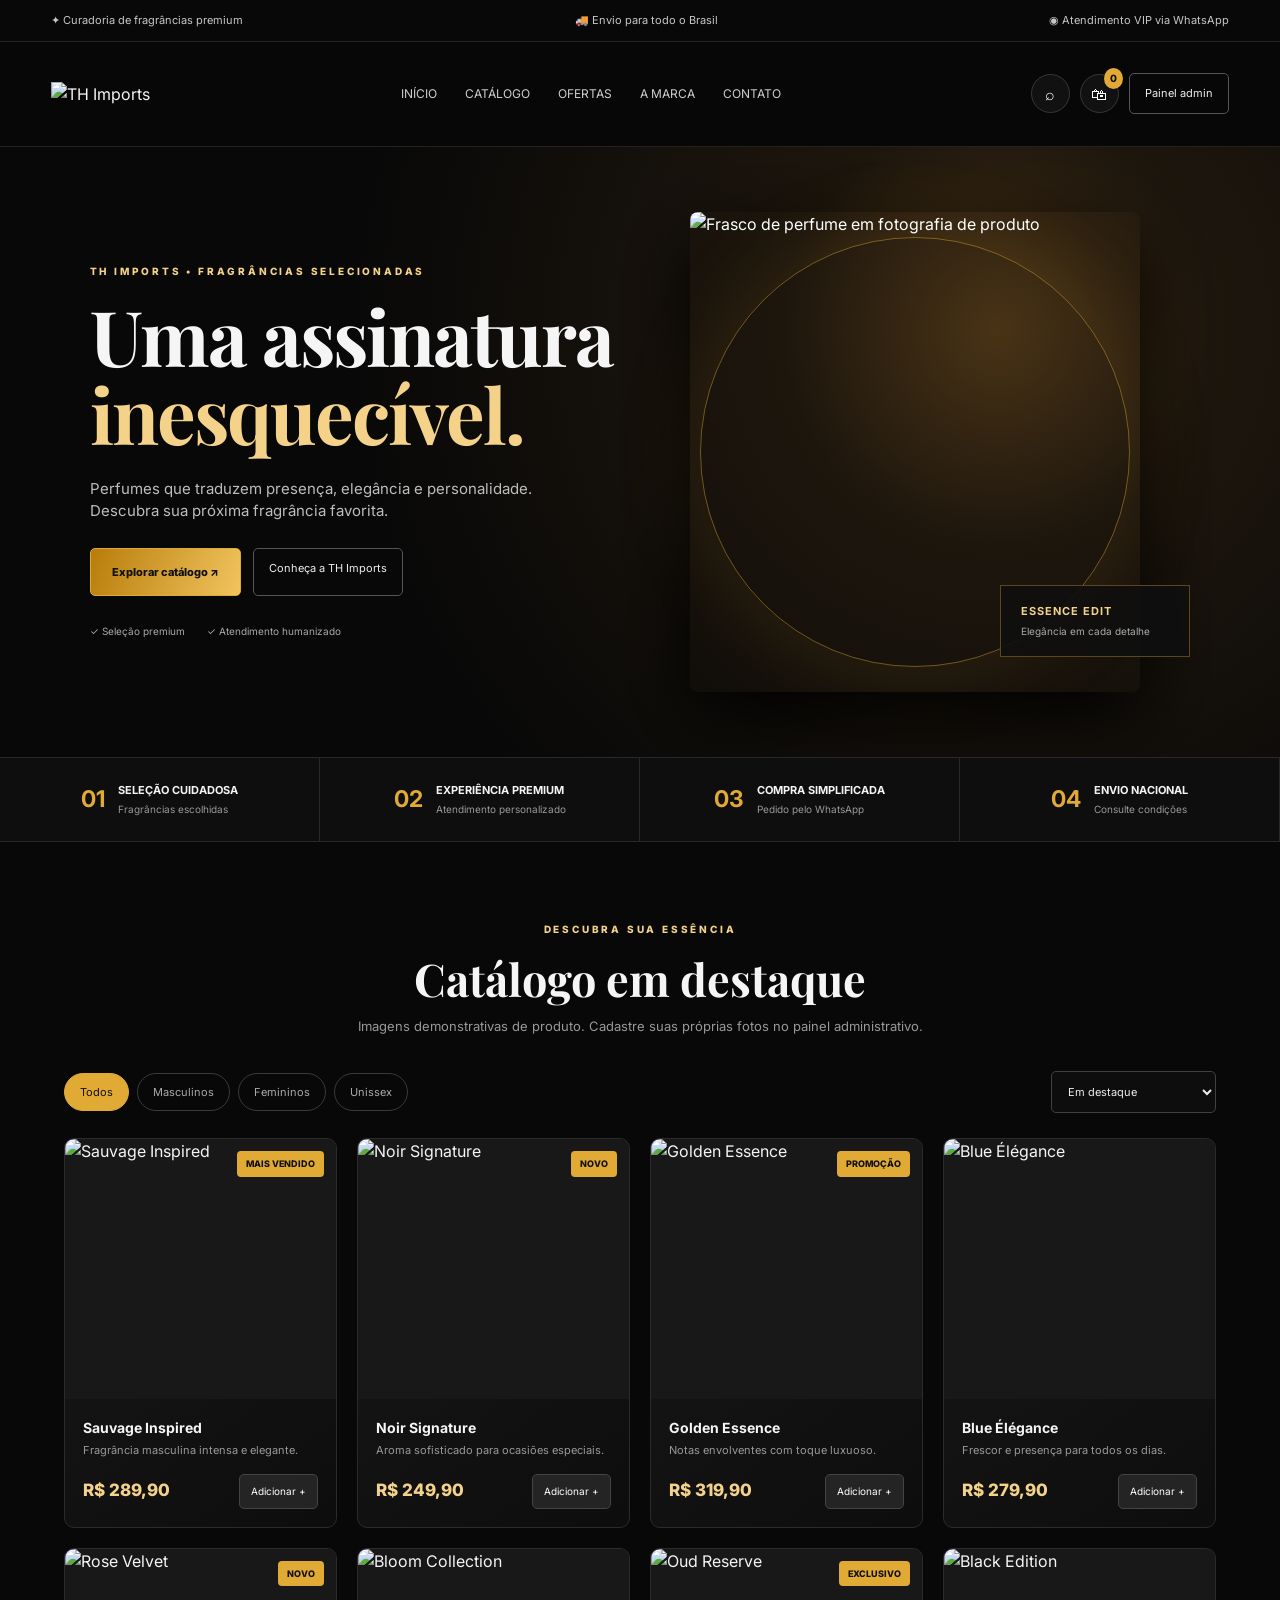
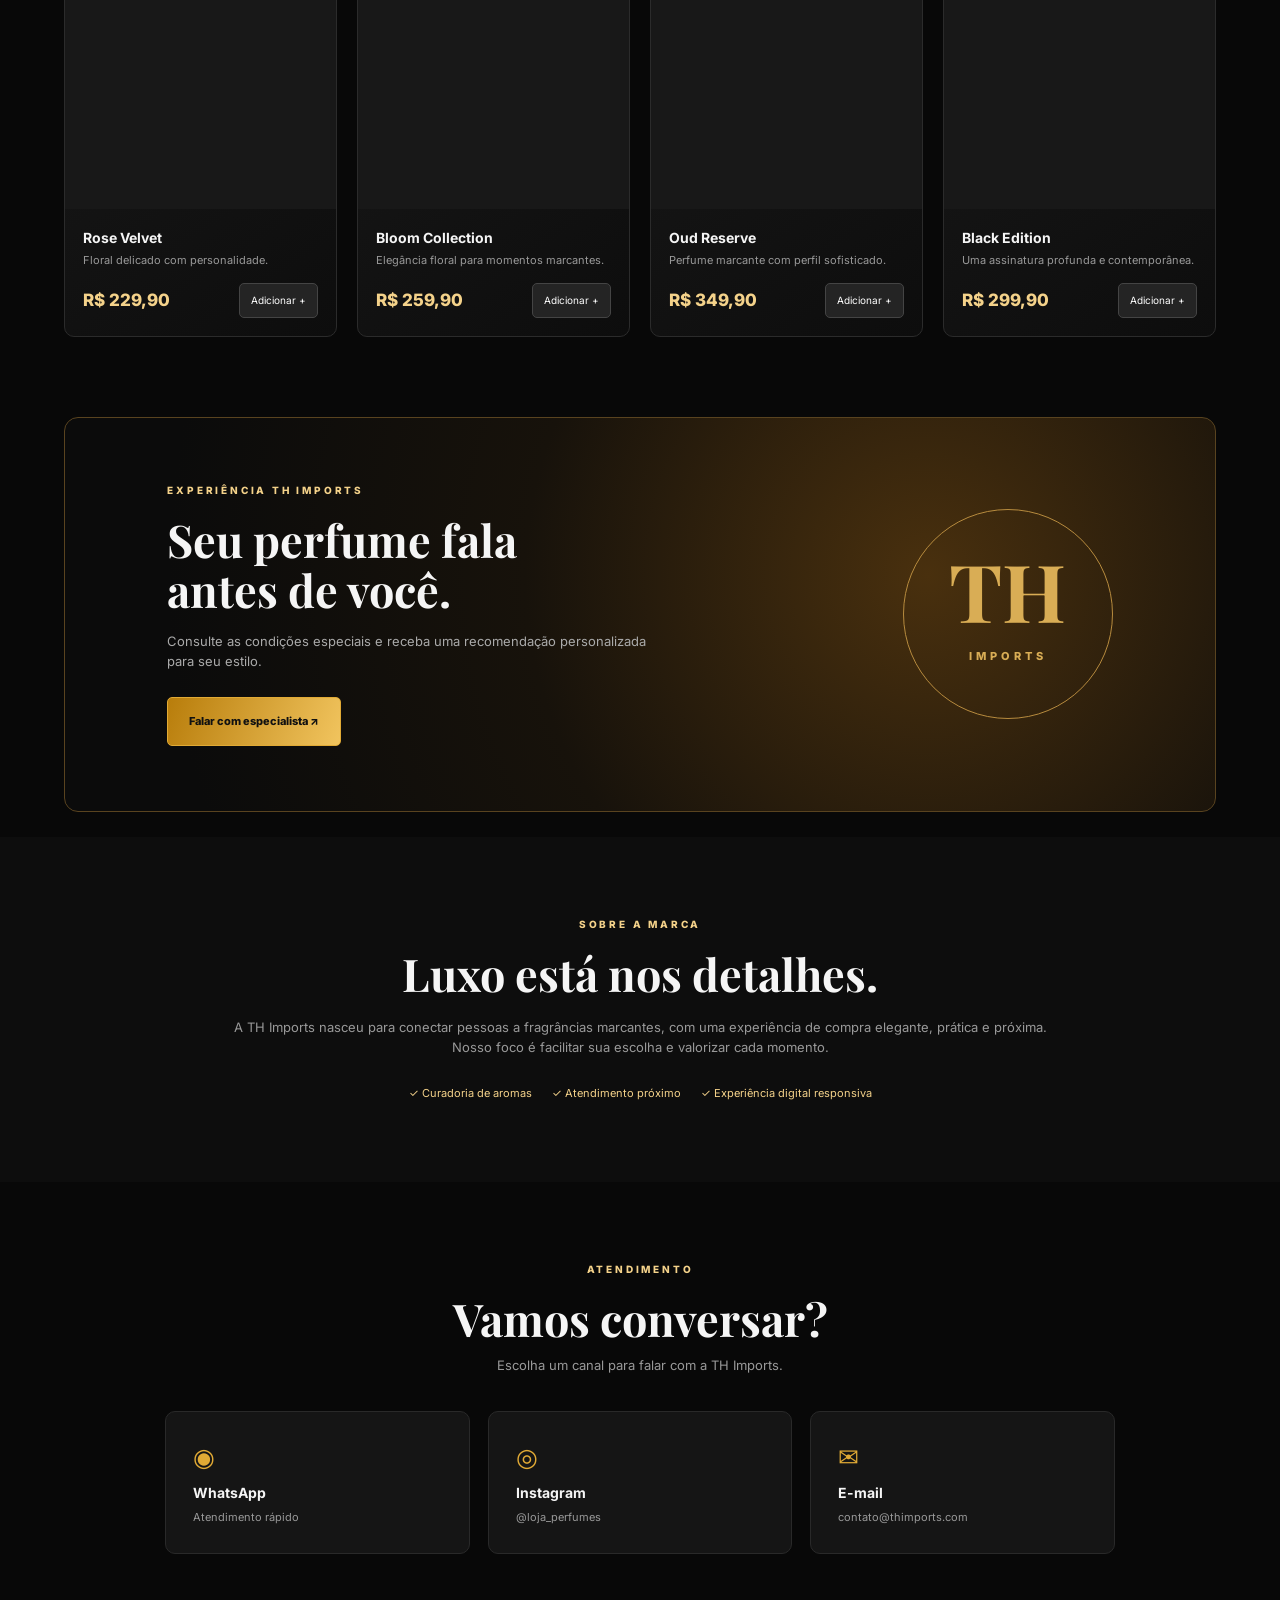
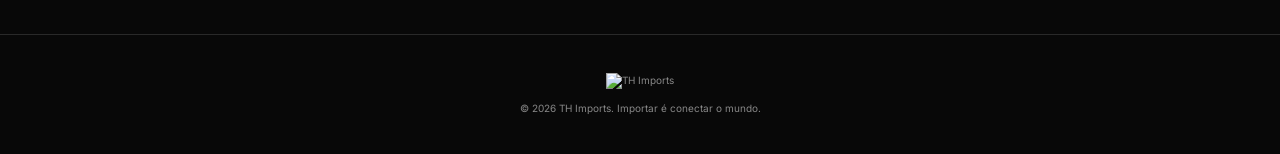
==== index.html @ 23e09988 "Add files via upload" ====
<!DOCTYPE html>
<html lang="pt-BR">
<head>
  <meta charset="UTF-8">
  <meta name="viewport" content="width=device-width, initial-scale=1.0">
  <meta name="description" content="TH Imports — perfumes premium e atendimento personalizado.">
  <title>TH Imports | Perfumes Premium V2</title>
  <link rel="preconnect" href="https://fonts.googleapis.com">
  <link rel="preconnect" href="https://fonts.gstatic.com" crossorigin>
  <link href="https://fonts.googleapis.com/css2?family=Inter:wght@400;500;600;700;800&family=Playfair+Display:wght@600;700&display=swap" rel="stylesheet">
  <link rel="stylesheet" href="style.css">
</head>
<body>
  <div class="announcement">
    <span>✦ Curadoria de fragrâncias premium</span>
    <span>🚚 Envio para todo o Brasil</span>
    <span>◉ Atendimento VIP via WhatsApp</span>
  </div>

  <header class="header">
    <a class="logo" href="#home"><img src="assets/logo-th-imports.jpeg" alt="TH Imports"></a>
    <button class="menu-btn" id="menuBtn">☰</button>
    <nav id="mainNav">
      <a href="#home">Início</a>
      <a href="#catalogo">Catálogo</a>
      <a href="#ofertas">Ofertas</a>
      <a href="#sobre">A marca</a>
      <a href="#contato">Contato</a>
    </nav>
    <div class="actions">
      <button class="round-btn" id="openSearch" title="Pesquisar">⌕</button>
      <button class="round-btn cart" id="openCart" title="Carrinho">🛍<span id="cartBadge">0</span></button>
      <button class="admin-btn" id="openAdmin">Painel admin</button>
    </div>
  </header>

  <main>
    <section class="hero" id="home">
      <div class="hero-copy">
        <div class="kicker">TH IMPORTS • FRAGRÂNCIAS SELECIONADAS</div>
        <h1>Uma assinatura<br><em>inesquecível.</em></h1>
        <p>Perfumes que traduzem presença, elegância e personalidade. Descubra sua próxima fragrância favorita.</p>
        <div class="hero-buttons">
          <a href="#catalogo" class="primary-btn">Explorar catálogo ↗</a>
          <a href="#sobre" class="secondary-btn">Conheça a TH Imports</a>
        </div>
        <div class="trust-line"><span>✓ Seleção premium</span><span>✓ Atendimento humanizado</span></div>
      </div>
      <div class="hero-art">
        <div class="halo"></div>
        <img src="https://images.unsplash.com/photo-1594035910387-fea47794261f?auto=format&fit=crop&w=1000&q=90" alt="Frasco de perfume em fotografia de produto">
        <div class="floating-card"><strong>ESSENCE EDIT</strong><small>Elegância em cada detalhe</small></div>
      </div>
    </section>

    <section class="stats">
      <div><b>01</b><span><strong>Seleção cuidadosa</strong><small>Fragrâncias escolhidas</small></span></div>
      <div><b>02</b><span><strong>Experiência premium</strong><small>Atendimento personalizado</small></span></div>
      <div><b>03</b><span><strong>Compra simplificada</strong><small>Pedido pelo WhatsApp</small></span></div>
      <div><b>04</b><span><strong>Envio nacional</strong><small>Consulte condições</small></span></div>
    </section>

    <section class="section" id="catalogo">
      <div class="heading">
        <span class="kicker">DESCUBRA SUA ESSÊNCIA</span>
        <h2>Catálogo em destaque</h2>
        <p>Imagens demonstrativas de produto. Cadastre suas próprias fotos no painel administrativo.</p>
      </div>
      <div class="catalog-toolbar">
        <div class="categories" id="categories">
          <button class="category active" data-category="todos">Todos</button>
          <button class="category" data-category="masculino">Masculinos</button>
          <button class="category" data-category="feminino">Femininos</button>
          <button class="category" data-category="unissex">Unissex</button>
        </div>
        <select id="sortProducts" aria-label="Ordenar produtos">
          <option value="featured">Em destaque</option>
          <option value="low">Menor preço</option>
          <option value="high">Maior preço</option>
          <option value="name">Nome A-Z</option>
        </select>
      </div>
      <div class="products" id="products"></div>
    </section>

    <section class="offer" id="ofertas">
      <div>
        <span class="kicker">EXPERIÊNCIA TH IMPORTS</span>
        <h2>Seu perfume fala<br>antes de você.</h2>
        <p>Consulte as condições especiais e receba uma recomendação personalizada para seu estilo.</p>
        <a class="primary-btn" href="https://wa.me/5521999999999?text=Olá!%20Quero%20uma%20recomendação%20de%20perfume." target="_blank">Falar com especialista ↗</a>
      </div>
      <div class="offer-seal"><span>TH</span><small>IMPORTS</small></div>
    </section>

    <section class="section about" id="sobre">
      <div class="about-content">
        <span class="kicker">SOBRE A MARCA</span>
        <h2>Luxo está nos detalhes.</h2>
        <p>A TH Imports nasceu para conectar pessoas a fragrâncias marcantes, com uma experiência de compra elegante, prática e próxima. Nosso foco é facilitar sua escolha e valorizar cada momento.</p>
        <div class="about-list"><span>✓ Curadoria de aromas</span><span>✓ Atendimento próximo</span><span>✓ Experiência digital responsiva</span></div>
      </div>
    </section>

    <section class="section contact" id="contato">
      <div class="heading"><span class="kicker">ATENDIMENTO</span><h2>Vamos conversar?</h2><p>Escolha um canal para falar com a TH Imports.</p></div>
      <div class="contact-cards">
        <a href="https://wa.me/5521999999999" target="_blank"><span>◉</span><strong>WhatsApp</strong><small>Atendimento rápido</small></a>
        <a href="https://www.instagram.com/loja_perfumes/" target="_blank"><span>◎</span><strong>Instagram</strong><small>@loja_perfumes</small></a>
        <a href="mailto:contato@thimports.com"><span>✉</span><strong>E-mail</strong><small>contato@thimports.com</small></a>
      </div>
    </section>
  </main>

  <footer>
    <img src="assets/logo-th-imports.jpeg" alt="TH Imports">
    <p>© <span id="year"></span> TH Imports. Importar é conectar o mundo.</p>
  </footer>

  <!-- Cart -->
  <div class="modal hidden" id="cartModal">
    <div class="modal-box">
      <button class="close" data-close="cartModal">×</button>
      <h3>Seu carrinho</h3>
      <div id="cartItems"></div>
      <div class="total"><span>Total estimado</span><strong id="cartTotal">R$ 0,00</strong></div>
      <a id="checkout" class="primary-btn full" target="_blank">Finalizar no WhatsApp ↗</a>
    </div>
  </div>

  <!-- Search -->
  <div class="modal hidden" id="searchModal">
    <div class="modal-box">
      <button class="close" data-close="searchModal">×</button>
      <h3>Pesquisar catálogo</h3>
      <input class="field" id="searchField" type="search" placeholder="Digite o nome ou categoria">
      <p class="muted">A listagem será filtrada enquanto você digita.</p>
    </div>
  </div>

  <!-- Admin login -->
  <div class="modal hidden" id="loginModal">
    <div class="modal-box small">
      <button class="close" data-close="loginModal">×</button>
      <h3>Acesso administrativo</h3>
      <p class="muted">Demonstração local: altere a senha no arquivo app.js antes de publicar.</p>
      <input class="field" id="adminPassword" type="password" placeholder="Senha">
      <button class="primary-btn full" id="loginBtn">Entrar no painel</button>
      <p class="error" id="loginError"></p>
    </div>
  </div>

  <!-- Admin panel -->
  <div class="modal hidden" id="adminModal">
    <div class="modal-box admin-box">
      <button class="close" data-close="adminModal">×</button>
      <div class="admin-top"><div><span class="kicker">GESTÃO LOCAL</span><h3>Painel administrativo</h3></div><button class="secondary-btn" id="logoutBtn">Sair</button></div>
      <div class="admin-tabs"><button class="tab active" data-tab="productsTab">Produtos</button><button class="tab" data-tab="settingsTab">Configurações</button></div>

      <div id="productsTab" class="tab-content">
        <div class="admin-actions"><button class="primary-btn" id="newProduct">+ Novo produto</button><button class="secondary-btn" id="exportProducts">Exportar JSON</button><label class="secondary-btn file-label">Importar JSON<input type="file" id="importProducts" accept=".json"></label></div>
        <div id="adminProductList" class="admin-list"></div>
        <form id="productForm" class="product-form hidden">
          <h4 id="formTitle">Cadastrar produto</h4>
          <input type="hidden" id="editId">
          <div class="form-grid">
            <label>Nome<input class="field" id="pName" required></label>
            <label>Categoria<select class="field" id="pCategory"><option value="masculino">Masculino</option><option value="feminino">Feminino</option><option value="unissex">Unissex</option></select></label>
            <label>Preço<input class="field" id="pPrice" type="number" min="0" step="0.01" required></label>
            <label>Etiqueta<input class="field" id="pTag" placeholder="NOVO, PROMOÇÃO..."></label>
          </div>
          <label>URL da imagem real<input class="field" id="pImage" placeholder="https://...jpg" required></label>
          <label>Descrição<input class="field" id="pDescription" required></label>
          <div class="form-actions"><button type="submit" class="primary-btn">Salvar produto</button><button type="button" class="secondary-btn" id="cancelForm">Cancelar</button></div>
        </form>
      </div>

      <div id="settingsTab" class="tab-content hidden">
        <p class="muted">Altere os dados de contato usados nos botões do site.</p>
        <h4>Dados da loja</h4>
        <label>WhatsApp com código do país<input class="field" id="settingWhatsapp" placeholder="5521999999999"></label>
        <label>Instagram<input class="field" id="settingInstagram" placeholder="loja_perfumes"></label>
        <label>E-mail<input class="field" id="settingEmail" placeholder="contato@thimports.com"></label>

        <h4>Pagamento</h4>
        <label>Token/chave pública do gateway
          <input class="field" id="settingPaymentPublicKey" placeholder="pk_public_...">
        </label>
        <p class="muted warning-note">Use somente chave pública ou token publicado pelo gateway. Nunca coloque secret key, senha ou token privado no HTML, no navegador ou no Firestore.</p>

        <h4>Firebase / Firestore</h4>
        <p class="muted">Cole as configurações do seu projeto Firebase. Depois, use os botões para sincronizar produtos e configurações.</p>
        <div class="form-grid">
          <label>apiKey<input class="field" id="fbApiKey" placeholder="AIza..."></label>
          <label>authDomain<input class="field" id="fbAuthDomain" placeholder="seu-projeto.firebaseapp.com"></label>
          <label>projectId<input class="field" id="fbProjectId" placeholder="seu-projeto"></label>
          <label>storageBucket<input class="field" id="fbStorageBucket" placeholder="seu-projeto.appspot.com"></label>
          <label>messagingSenderId<input class="field" id="fbMessagingSenderId" placeholder="123456789"></label>
          <label>appId<input class="field" id="fbAppId" placeholder="1:123:web:abc"></label>
        </div>
        <div class="form-actions">
          <button class="primary-btn" id="saveSettings">Salvar configurações</button>
          <button class="secondary-btn" id="connectFirebase">Conectar Firebase</button>
          <button class="secondary-btn" id="uploadFirebase">Enviar para Firebase</button>
          <button class="secondary-btn" id="downloadFirebase">Carregar do Firebase</button>
        </div>
        <p class="muted" id="firebaseStatus">Firebase ainda não conectado.</p>
        <p class="muted">O login atual é demonstrativo/local. Para produção, use Firebase Authentication e regras seguras do Firestore.</p>
      </div>
    </div>
  </div>

  <!-- Firebase SDK: configure seus dados no painel administrativo -->
  <script src="https://www.gstatic.com/firebasejs/10.12.2/firebase-app-compat.js"></script>
  <script src="firebase-config.js"></script>
  <script src="https://www.gstatic.com/firebasejs/10.12.2/firebase-firestore-compat.js"></script>
  <script src="app.js"></script>
</body>
</html>
---- style.css ----
*{box-sizing:border-box;margin:0;padding:0} :root{--bg:#080808;--panel:#111;--panel2:#171717;--gold:#e1aa35;--gold2:#f4d28a;--text:#f5f5f5;--muted:#a6a6a6;--line:#2b2b2b}html{scroll-behavior:smooth}body{font-family:Inter,Arial,sans-serif;background:var(--bg);color:var(--text);line-height:1.5}a{text-decoration:none;color:inherit}button,select,input{font:inherit}.announcement{display:flex;justify-content:space-between;gap:20px;padding:12px 4%;font-size:11px;color:#c7c7c7;border-bottom:1px solid #252525}.header{height:105px;display:flex;align-items:center;justify-content:space-between;gap:22px;padding:0 4%;position:sticky;top:0;z-index:20;background:rgba(8,8,8,.95);backdrop-filter:blur(12px);border-bottom:1px solid #222}.logo img{width:155px;height:85px;object-fit:contain}.header nav{display:flex;gap:28px;text-transform:uppercase;font-size:12px;color:#cfcfcf}.header nav a:hover{color:var(--gold2)}.actions{display:flex;align-items:center;gap:10px}.round-btn{border:1px solid #383838;background:#111;color:#fff;width:39px;height:39px;border-radius:50%;position:relative}.cart span{position:absolute;right:-5px;top:-7px;background:var(--gold);color:#111;border-radius:50%;font-size:10px;font-weight:800;padding:3px 6px}.admin-btn,.secondary-btn{border:1px solid #555;background:transparent;color:#eee;padding:11px 15px;border-radius:5px;font-size:11px}.admin-btn:hover,.secondary-btn:hover{border-color:var(--gold);color:var(--gold2)}.menu-btn{display:none;background:none;border:0;color:#fff;font-size:25px}.hero{min-height:610px;display:grid;grid-template-columns:1fr 1fr;align-items:center;padding:65px 7%;overflow:hidden;background:radial-gradient(circle at 78% 30%,#493316 0,#1d160d 20%,#080808 60%)}.hero-copy{max-width:610px;z-index:2}.kicker{font-size:10px;letter-spacing:2.8px;font-weight:800;color:var(--gold2);display:block;margin-bottom:17px}.hero h1{font-family:"Playfair Display",serif;font-size:clamp(52px,6vw,91px);line-height:1.02;letter-spacing:-2px}.hero h1 em{font-style:normal;color:var(--gold2)}.hero p{max-width:470px;color:#bdbdbd;margin:25px 0;font-size:15px}.hero-buttons{display:flex;flex-wrap:wrap;gap:12px}.primary-btn{display:inline-flex;align-items:center;justify-content:center;gap:12px;border:1px solid var(--gold);background:linear-gradient(110deg,#b87d0b,#f1c45e);color:#111;font-size:11px;font-weight:800;padding:15px 21px;border-radius:5px;cursor:pointer}.primary-btn:hover{filter:brightness(1.1);transform:translateY(-1px)}.trust-line{display:flex;gap:22px;margin-top:28px;font-size:10px;color:#a9a9a9}.hero-art{position:relative;min-height:480px;display:grid;place-items:center}.hero-art .halo{position:absolute;width:430px;height:430px;border:1px solid rgba(227,171,53,.45);border-radius:50%;box-shadow:0 0 90px rgba(221,158,39,.14)}.hero-art img{width:min(450px,90%);height:480px;object-fit:cover;border-radius:8px;filter:saturate(.8) contrast(1.1);box-shadow:0 25px 80px #000}.floating-card{position:absolute;bottom:35px;right:0;background:rgba(15,15,15,.9);border:1px solid #5d461e;padding:17px 20px;min-width:190px}.floating-card strong,.floating-card small{display:block}.floating-card strong{font-size:11px;letter-spacing:1px;color:var(--gold2)}.floating-card small{font-size:10px;color:#aaa;margin-top:4px}.stats{display:grid;grid-template-columns:repeat(4,1fr);border-top:1px solid #292929;border-bottom:1px solid #292929;background:#0e0e0e}.stats>div{display:flex;align-items:center;justify-content:center;gap:13px;padding:24px 10px;border-right:1px solid #292929}.stats b{font-size:23px;color:var(--gold)}.stats strong,.stats small{display:block}.stats strong{font-size:11px;text-transform:uppercase}.stats small{font-size:10px;color:#999;margin-top:4px}.section{padding:80px 5%}.heading{text-align:center;max-width:700px;margin:0 auto 35px}.heading h2,.offer h2,.about h2{font-family:"Playfair Display",serif;font-size:45px;line-height:1.1;margin-bottom:13px}.heading p,.about p{font-size:13px;color:#999}.catalog-toolbar{display:flex;justify-content:space-between;align-items:center;gap:20px;margin-bottom:25px}.categories{display:flex;gap:8px;flex-wrap:wrap}.category{background:transparent;color:#aaa;border:1px solid #3a3a3a;padding:10px 15px;border-radius:22px;font-size:11px}.category.active,.category:hover{background:var(--gold);color:#111;border-color:var(--gold)}select,.field{background:#0d0d0d;color:#eee;border:1px solid #414141;border-radius:5px;padding:12px;outline:none;width:100%}.catalog-toolbar select{width:auto;min-width:165px;font-size:11px}.products{display:grid;grid-template-columns:repeat(4,1fr);gap:20px}.product{background:linear-gradient(145deg,#191919,#0d0d0d);border:1px solid #2b2b2b;border-radius:10px;overflow:hidden;transition:.2s}.product:hover{transform:translateY(-4px);border-color:#72531f}.product-photo{height:260px;position:relative;background:#181818}.product-photo img{width:100%;height:100%;object-fit:cover}.tag{position:absolute;top:12px;right:12px;background:var(--gold);color:#111;padding:6px 9px;border-radius:4px;font-size:9px;font-weight:800}.product-info{padding:18px}.product-info h3{font-size:14px;margin-bottom:4px}.product-info p{font-size:11px;color:#999;margin-bottom:15px}.product-bottom{display:flex;justify-content:space-between;align-items:center;gap:10px}.price{font-size:17px;color:var(--gold2);font-weight:800}.add{background:#242424;border:1px solid #444;color:#fff;border-radius:5px;padding:9px 11px;font-size:10px}.add:hover{background:var(--gold);color:#111}.offer{margin:0 5% 25px;padding:65px 8%;display:flex;align-items:center;justify-content:space-between;gap:30px;border:1px solid #59431f;border-radius:14px;background:radial-gradient(circle at 75% 40%,#49300e,#17120b 45%,#0b0b0b 85%)}.offer p{max-width:480px;color:#aaa;font-size:13px;margin:18px 0 26px}.offer-seal{height:210px;width:210px;border:1px solid #b78b3e;border-radius:50%;display:grid;place-items:center;text-align:center;color:#d9ad55;font:700 80px "Playfair Display"}.offer-seal small{font:800 11px Inter;letter-spacing:4px;margin-top:-75px}.about{background:#0d0d0d;text-align:center}.about-content{max-width:820px;margin:auto}.about h2{margin-bottom:20px}.about-list{display:flex;justify-content:center;flex-wrap:wrap;gap:20px;margin-top:28px;color:var(--gold2);font-size:11px}.contact-cards{display:grid;grid-template-columns:repeat(3,1fr);gap:18px;max-width:950px;margin:auto}.contact-cards a{display:flex;flex-direction:column;gap:6px;padding:27px;background:#151515;border:1px solid #292929;border-radius:10px}.contact-cards span{font-size:25px;color:var(--gold)}.contact-cards strong{font-size:14px}.contact-cards small{font-size:11px;color:#999}footer{text-align:center;border-top:1px solid #292929;padding:38px 20px;color:#888;font-size:10px}footer img{width:140px;height:75px;object-fit:contain;margin-bottom:12px}.modal{position:fixed;inset:0;background:rgba(0,0,0,.8);z-index:100;display:grid;place-items:center;padding:20px}.hidden{display:none}.modal-box{position:relative;background:#151515;border:1px solid #5a431e;border-radius:12px;padding:32px;width:min(540px,100%);max-height:90vh;overflow:auto}.modal-box.small{width:min(400px,100%)}.modal-box h3{font-family:"Playfair Display",serif;font-size:31px;margin-bottom:20px}.close{position:absolute;right:14px;top:8px;border:0;background:none;color:#fff;font-size:29px}.muted{color:#999;font-size:11px;margin:12px 0 18px}.full{width:100%;margin-top:15px}.cart-row{display:flex;justify-content:space-between;gap:12px;border-bottom:1px solid #333;padding:13px 0;font-size:12px}.cart-row button{border:0;background:none;color:var(--gold);font-size:17px}.total{display:flex;justify-content:space-between;padding:20px 0;font-size:13px}.total strong{color:var(--gold2);font-size:19px}.error{color:#ef8e8e;font-size:11px;margin-top:10px}.admin-box{width:min(950px,100%)}.admin-top{display:flex;justify-content:space-between;align-items:center;gap:20px}.admin-top h3{margin-bottom:0}.admin-tabs{display:flex;gap:8px;border-bottom:1px solid #333;margin:20px 0}.tab{background:none;border:0;color:#999;padding:12px 16px;font-size:12px}.tab.active{color:var(--gold2);border-bottom:2px solid var(--gold)}.admin-actions{display:flex;flex-wrap:wrap;gap:10px;margin-bottom:20px}.file-label{cursor:pointer}.file-label input{display:none}.admin-list{display:grid;gap:10px}.admin-item{display:flex;align-items:center;justify-content:space-between;gap:15px;background:#0e0e0e;border:1px solid #303030;padding:12px;border-radius:7px}.admin-item img{width:58px;height:58px;object-fit:cover;border-radius:5px}.admin-item-info{display:flex;align-items:center;gap:12px;flex:1}.admin-item-info strong{font-size:12px}.admin-item-info small{display:block;color:#999;font-size:10px}.admin-item-actions{display:flex;gap:7px}.admin-item-actions button{font-size:10px;padding:8px 10px}.product-form{margin-top:25px;padding-top:25px;border-top:1px solid #333}.product-form h4{font-size:18px;margin-bottom:17px}.form-grid{display:grid;grid-template-columns:repeat(2,1fr);gap:15px}.product-form label,.tab-content>label{display:block;font-size:11px;color:#bbb;margin-bottom:14px}.product-form .field,.tab-content .field{margin-top:7px}.form-actions{display:flex;gap:10px;margin-top:18px}
@media(max-width:1100px){.products{grid-template-columns:repeat(3,1fr)}.header nav{gap:15px}.admin-btn{display:none}}
@media(max-width:800px){.announcement{justify-content:center}.announcement span:not(:first-child){display:none}.header{height:83px}.logo img{width:130px;height:70px}.menu-btn{display:block}.header nav{display:none;position:absolute;top:83px;left:0;right:0;background:#111;flex-direction:column;gap:0;padding:15px 5%;border-bottom:1px solid #333}.header nav.open{display:flex}.header nav a{padding:12px}.hero{grid-template-columns:1fr;min-height:auto;padding:65px 7%}.hero-art{min-height:350px;margin-top:20px}.hero-art img{height:350px;width:80%}.hero-art .halo{width:310px;height:310px}.floating-card{right:3%;bottom:10px}.stats{grid-template-columns:repeat(2,1fr)}.stats>div{justify-content:flex-start}.products{grid-template-columns:repeat(2,1fr);gap:12px}.product-photo{height:205px}.offer{flex-direction:column;align-items:flex-start}.offer-seal{display:none}.contact-cards{grid-template-columns:1fr}.catalog-toolbar{align-items:flex-start;flex-direction:column}.catalog-toolbar select{width:100%}.form-grid{grid-template-columns:1fr}}
@media(max-width:480px){.hero h1{font-size:48px}.hero p{font-size:13px}.hero-buttons a{width:100%}.section{padding:60px 4%}.heading h2,.offer h2,.about h2{font-size:34px}.product-info{padding:12px}.product-info h3{font-size:12px}.price{font-size:14px}.add{padding:8px;font-size:9px}.product-photo{height:170px}.admin-item{align-items:flex-start;flex-direction:column}.admin-item-actions{width:100%}.admin-item-actions button{flex:1}}

.warning-note{border-left:3px solid var(--gold);padding:10px 12px;background:rgba(225,170,53,.06)}
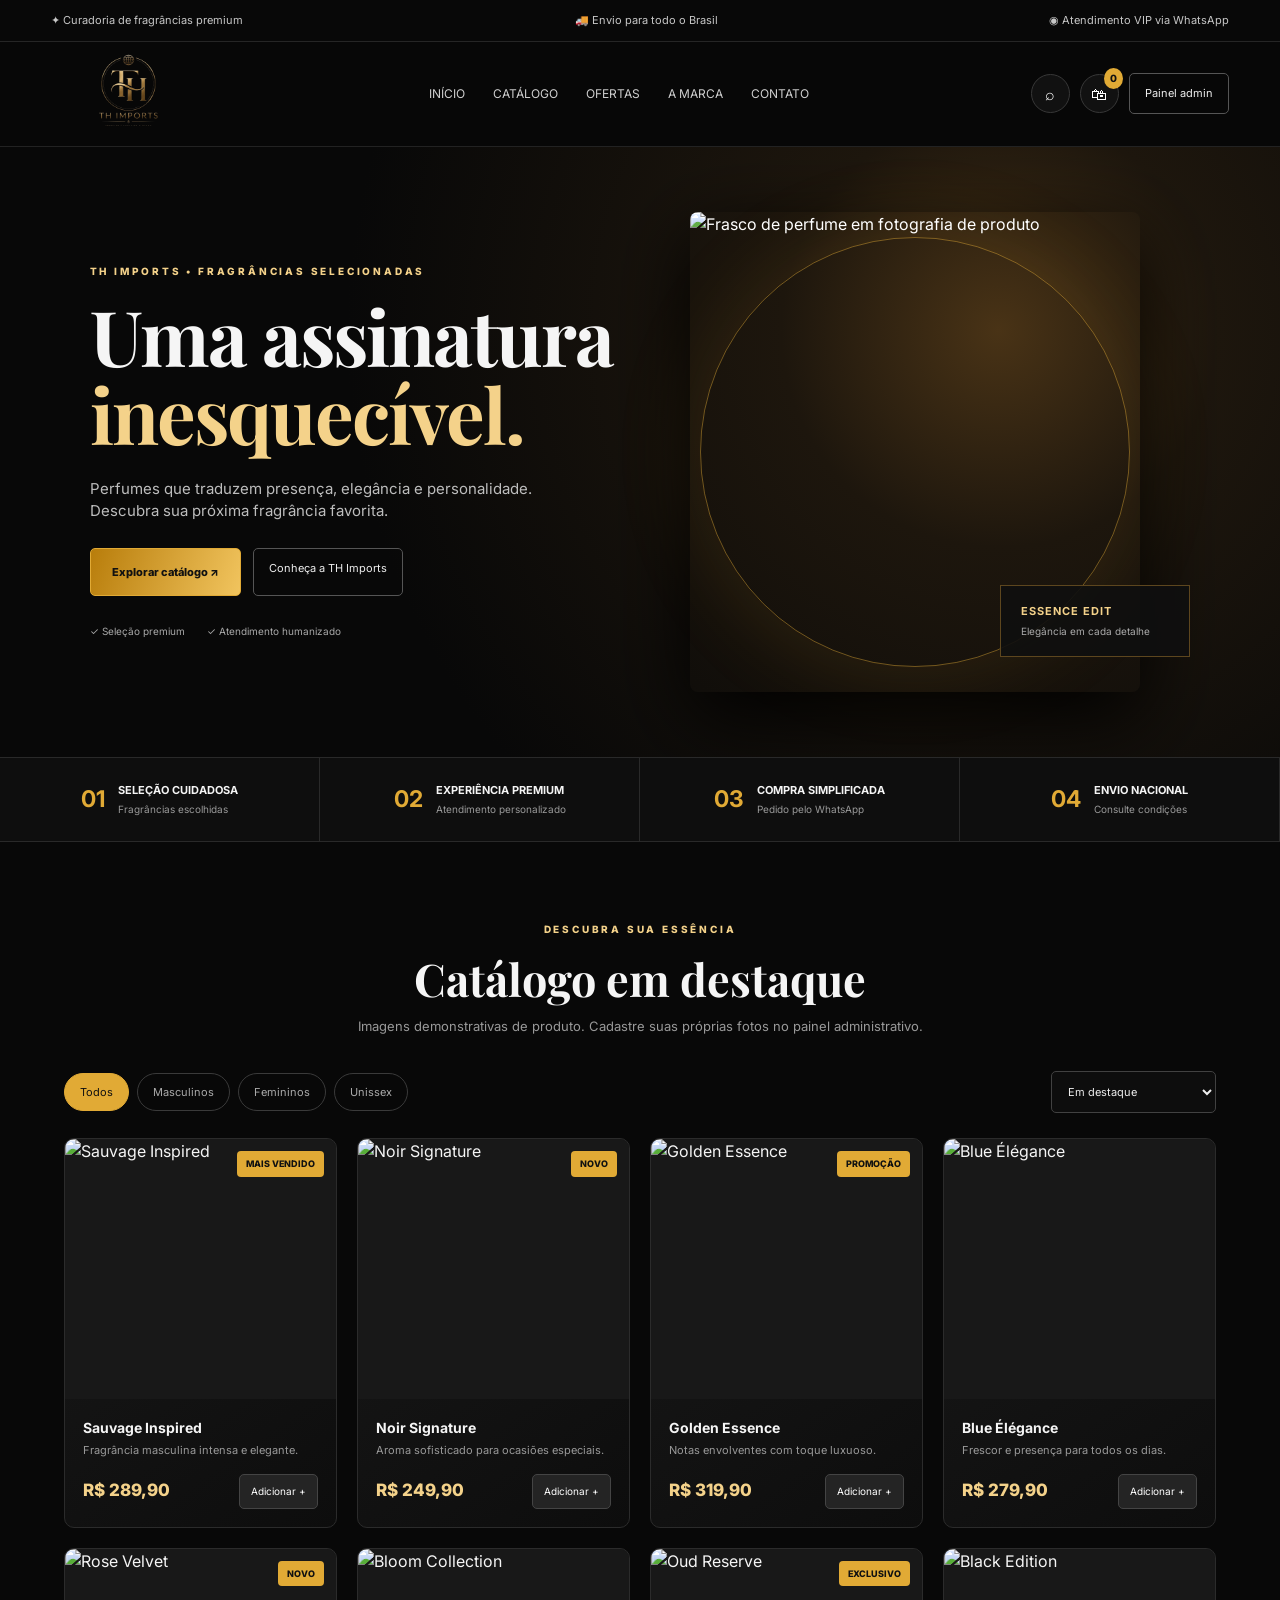
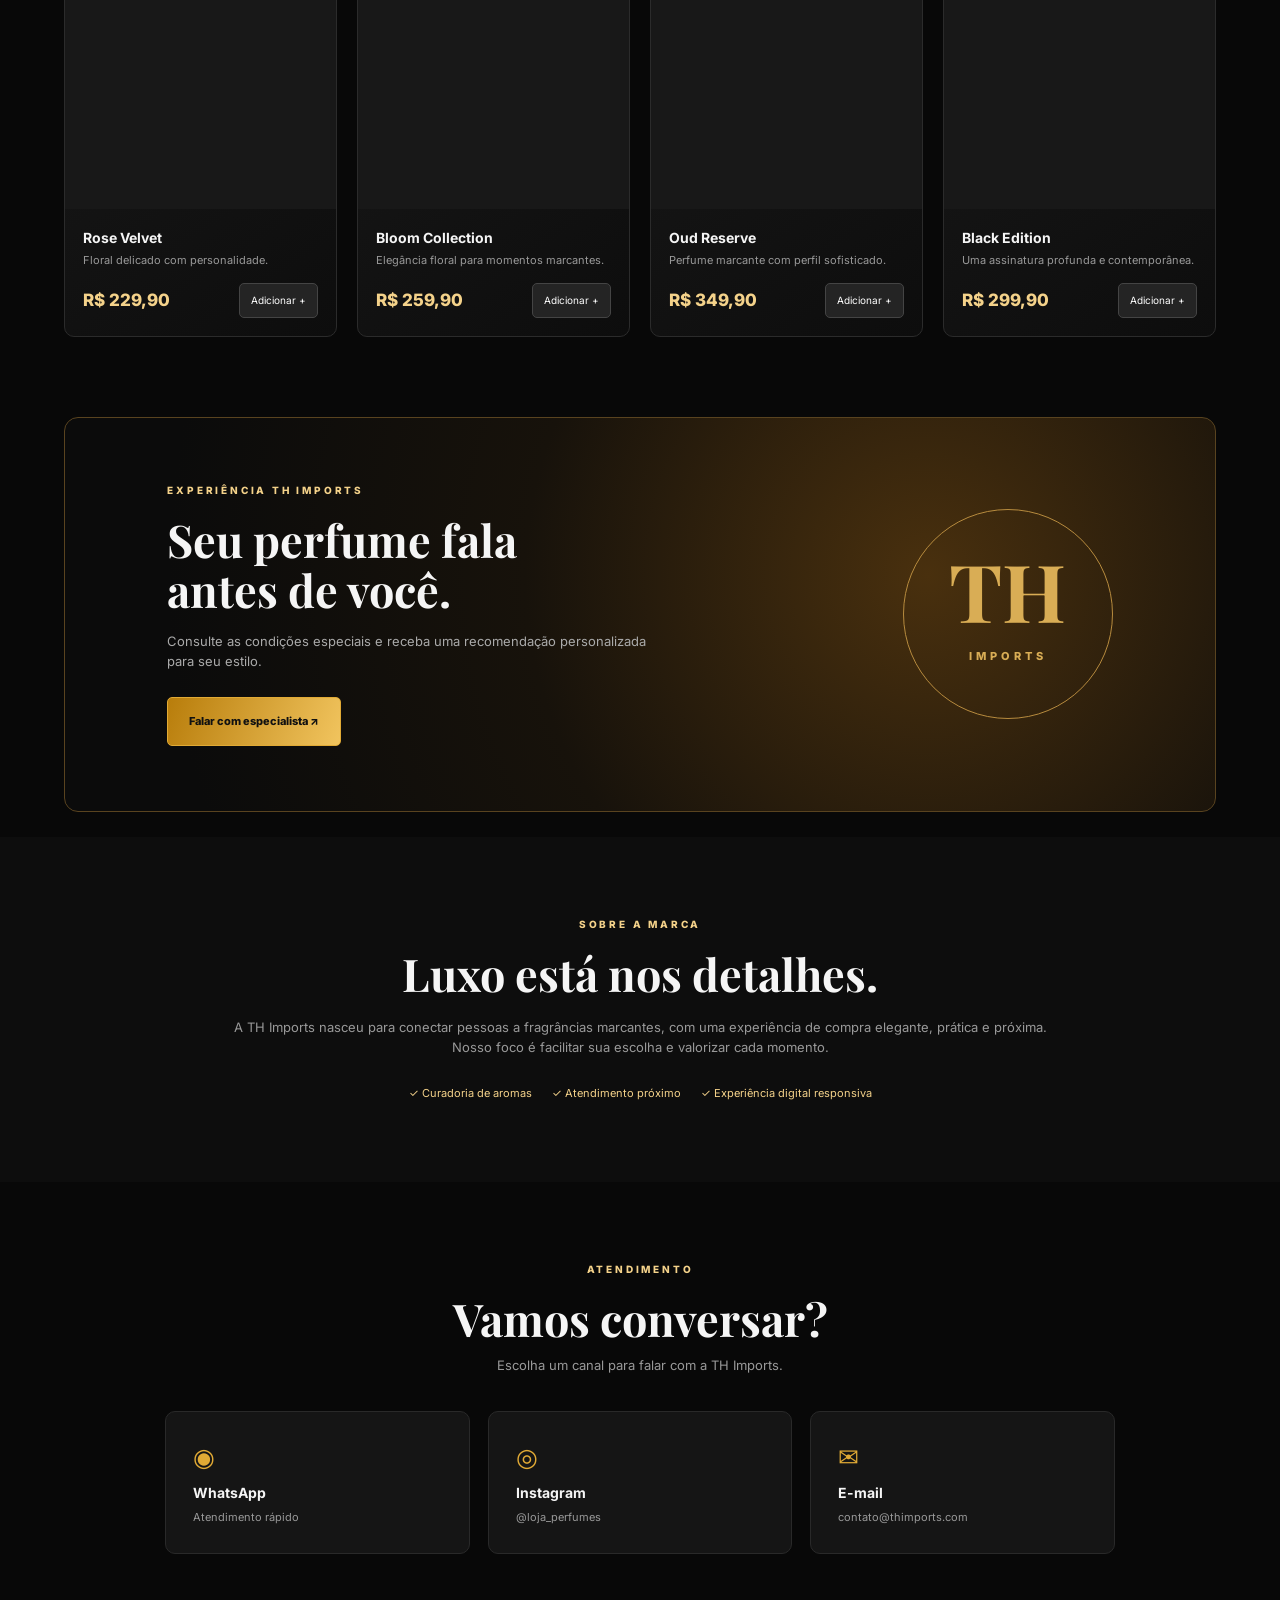
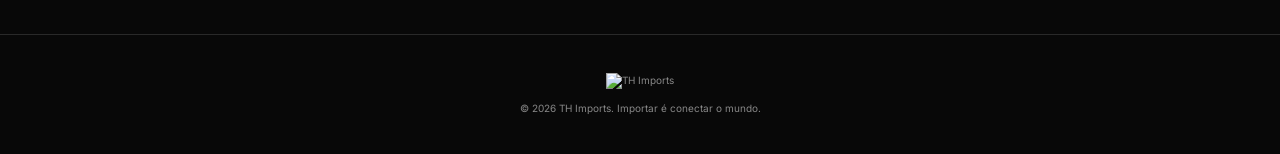
==== commit 2f3d6ee3: "Update index.html" ====
--- a/index.html
+++ b/index.html
@@ -18,7 +18,7 @@
   </div>
 
   <header class="header">
-    <a class="logo" href="#home"><img src="assets/logo-th-imports.jpeg" alt="TH Imports"></a>
+    <a class="logo" href="#home"><img src="logo.png" alt="TH Imports"></a>
     <button class="menu-btn" id="menuBtn">☰</button>
     <nav id="mainNav">
       <a href="#home">Início</a>
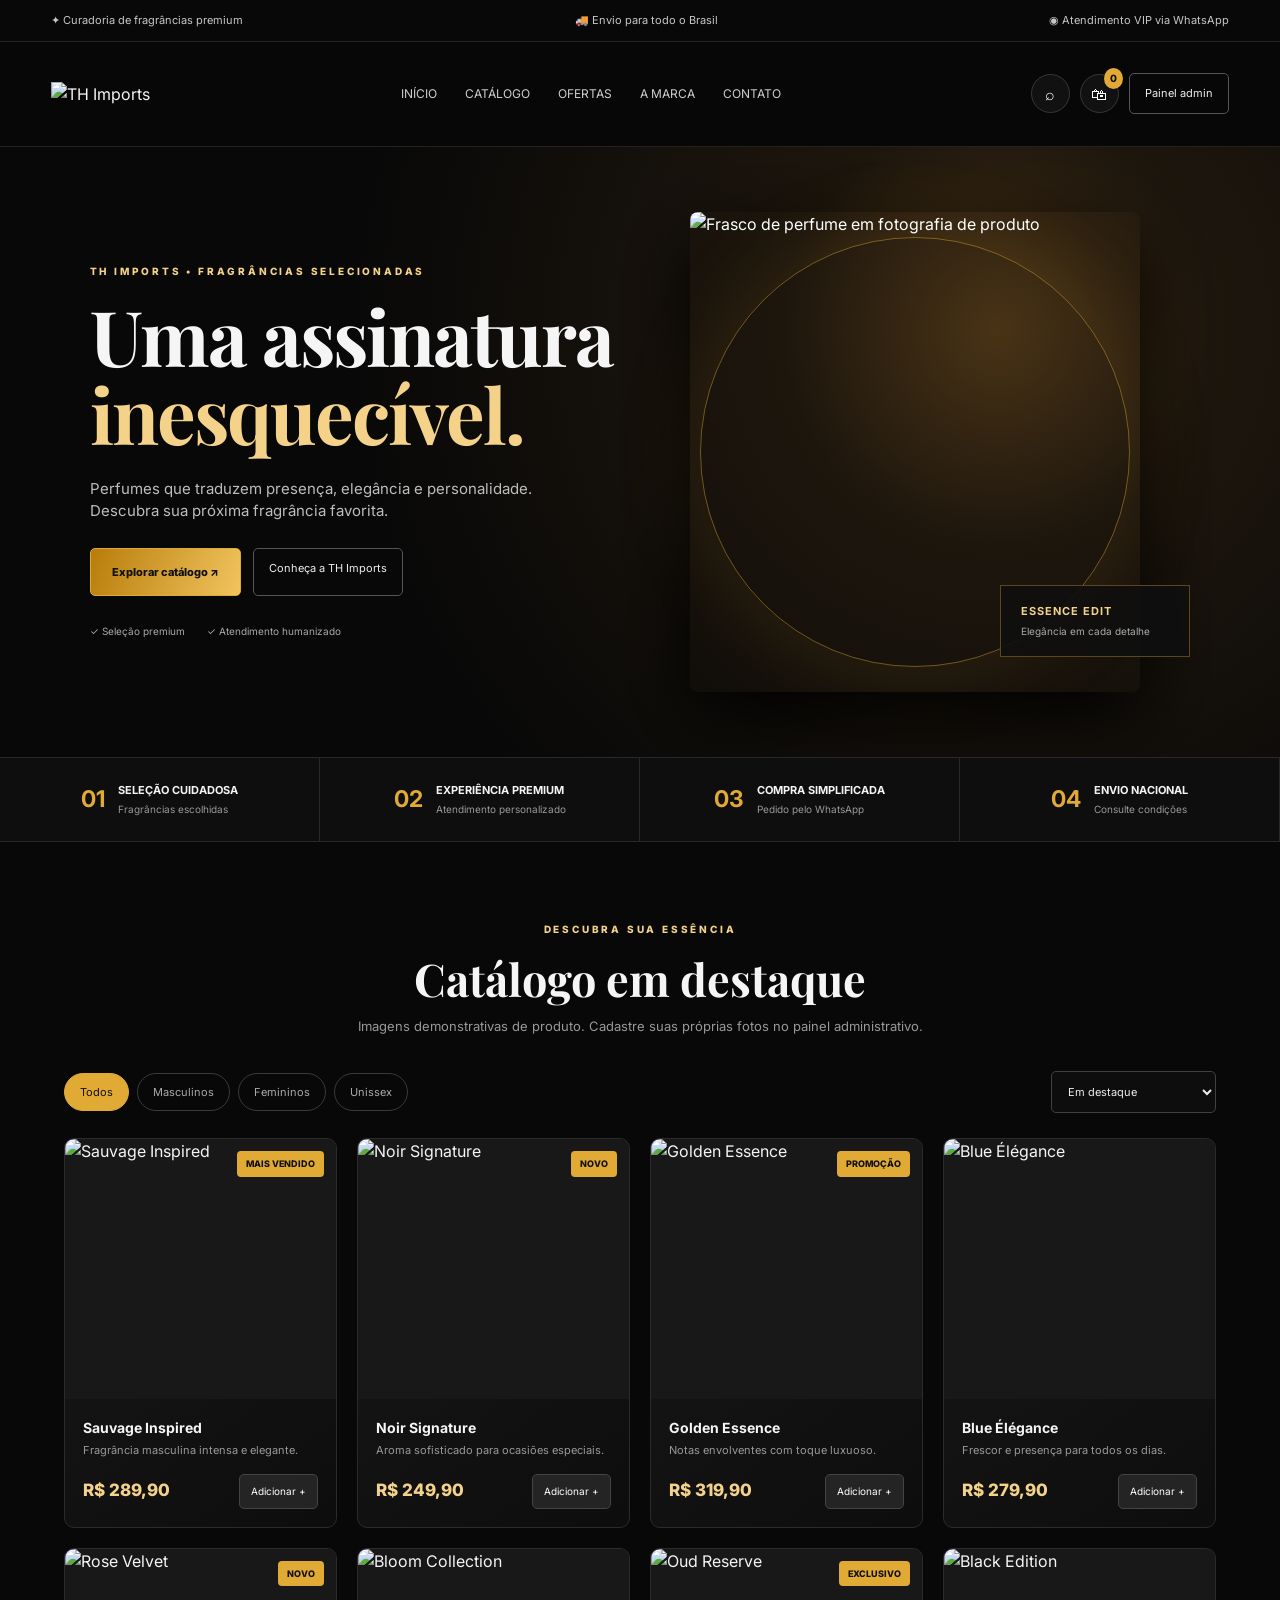
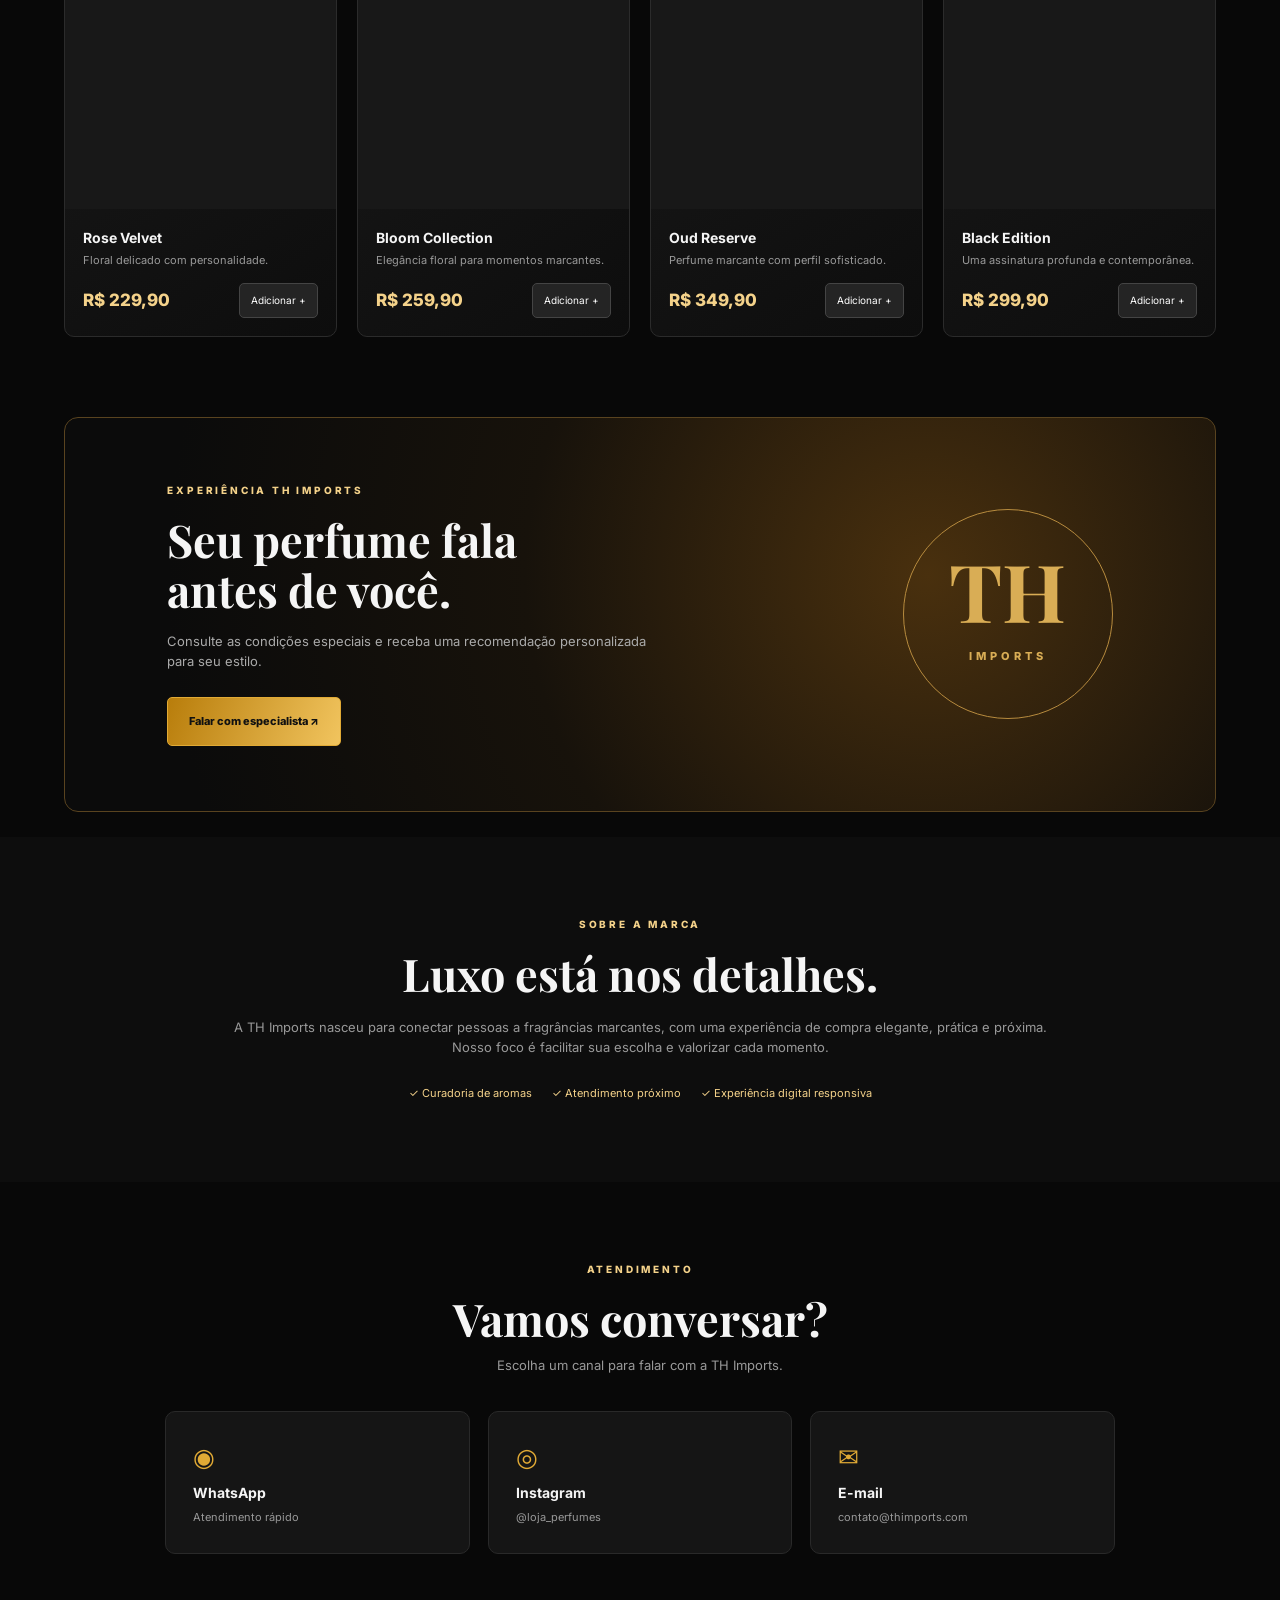
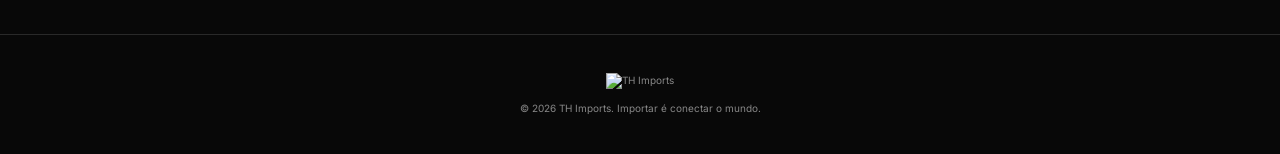
==== commit 239d5242: "Add files via upload" ====
--- a/index.html
+++ b/index.html
@@ -18,7 +18,7 @@
   </div>
 
   <header class="header">
-    <a class="logo" href="#home"><img src="logo.png" alt="TH Imports"></a>
+    <a class="logo" href="#home"><img src="assets/logo.png" alt="TH Imports"></a>
     <button class="menu-btn" id="menuBtn">☰</button>
     <nav id="mainNav">
       <a href="#home">Início</a>
@@ -113,7 +113,7 @@
   </main>
 
   <footer>
-    <img src="assets/logo-th-imports.jpeg" alt="TH Imports">
+    <img src="assets/logo.png" alt="TH Imports">
     <p>© <span id="year"></span> TH Imports. Importar é conectar o mundo.</p>
   </footer>
 
@@ -143,8 +143,9 @@
     <div class="modal-box small">
       <button class="close" data-close="loginModal">×</button>
       <h3>Acesso administrativo</h3>
-      <p class="muted">Demonstração local: altere a senha no arquivo app.js antes de publicar.</p>
-      <input class="field" id="adminPassword" type="password" placeholder="Senha">
+      <p class="muted">Entre com o e-mail e a senha cadastrados no Firebase Authentication.</p>
+      <input class="field" id="adminEmail" type="email" placeholder="E-mail do administrador" autocomplete="username">
+      <input class="field" id="adminPassword" type="password" placeholder="Senha" autocomplete="current-password">
       <button class="primary-btn full" id="loginBtn">Entrar no painel</button>
       <p class="error" id="loginError"></p>
     </div>
@@ -212,8 +213,8 @@
 
   <!-- Firebase SDK: configure seus dados no painel administrativo -->
   <script src="https://www.gstatic.com/firebasejs/10.12.2/firebase-app-compat.js"></script>
-  <script src="firebase-config.js"></script>
   <script src="https://www.gstatic.com/firebasejs/10.12.2/firebase-firestore-compat.js"></script>
+  <script src="https://www.gstatic.com/firebasejs/10.12.2/firebase-auth-compat.js"></script>
   <script src="app.js"></script>
 </body>
 </html>
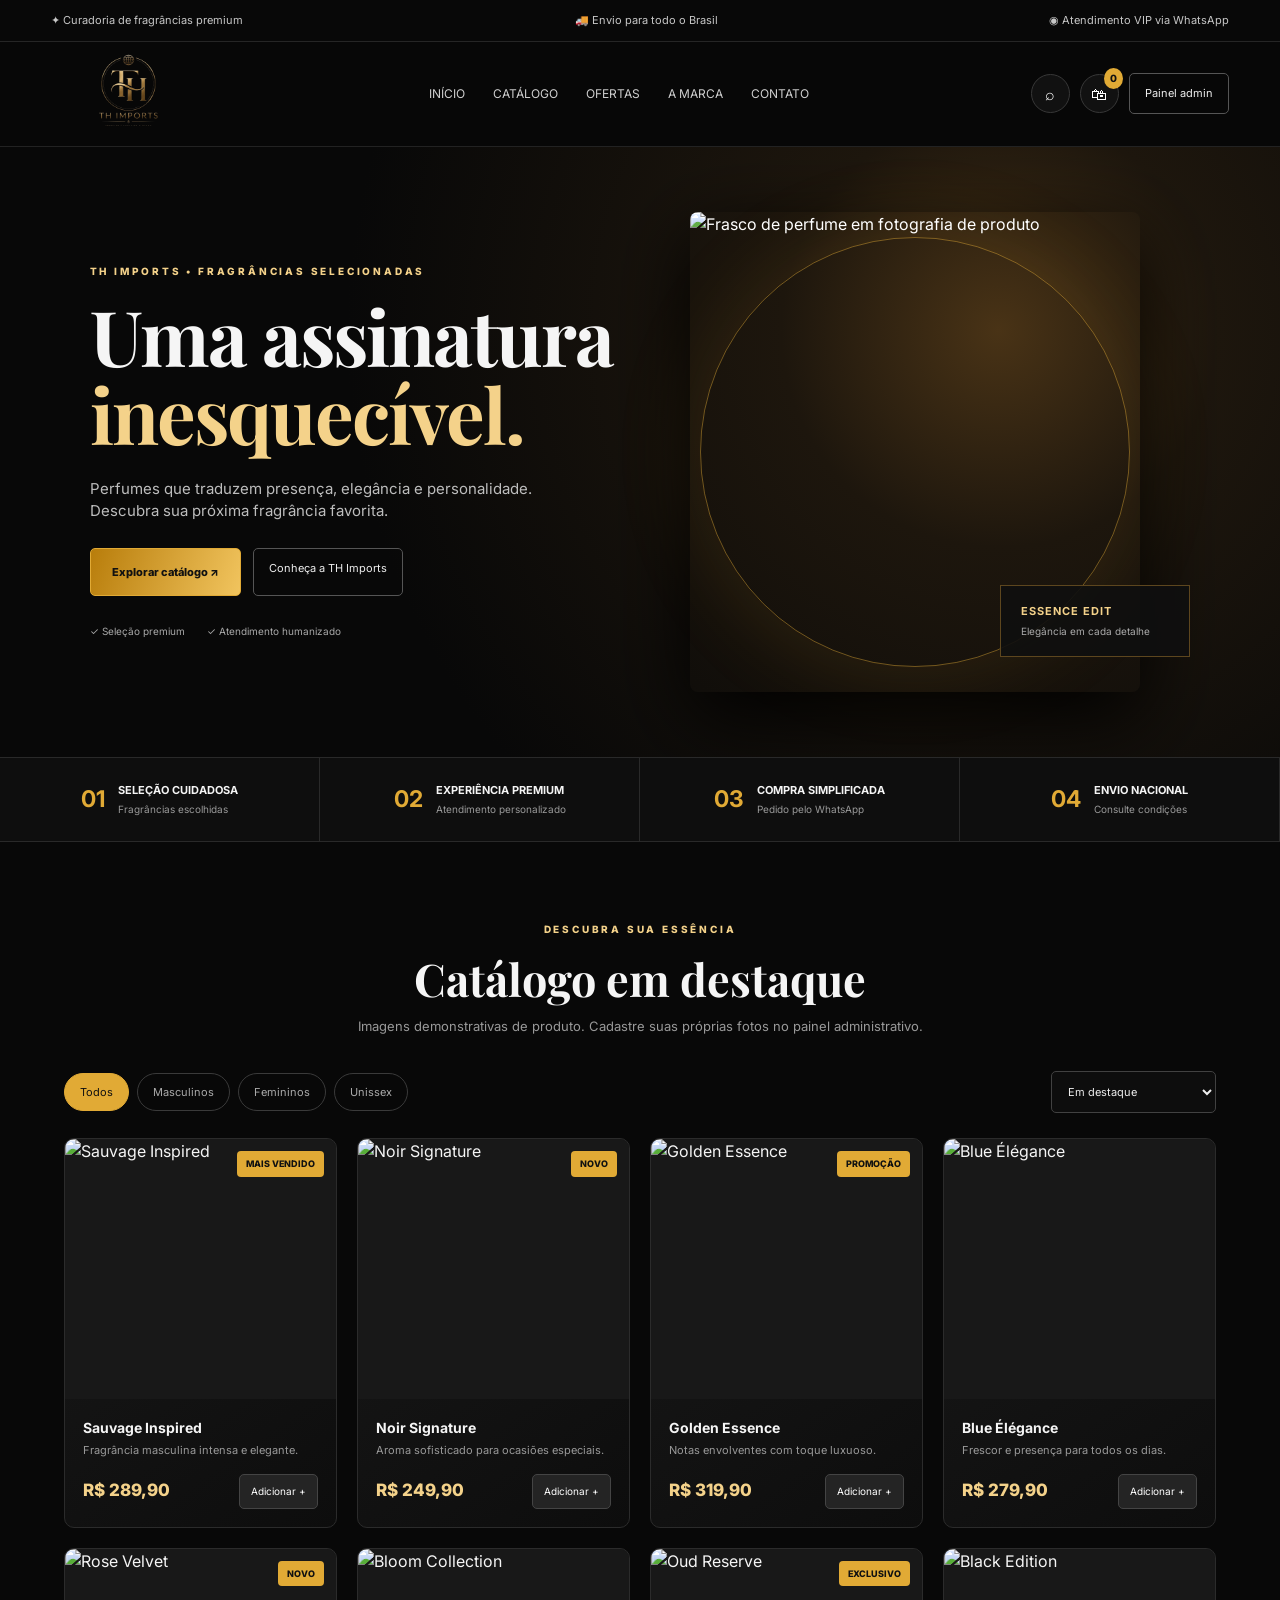
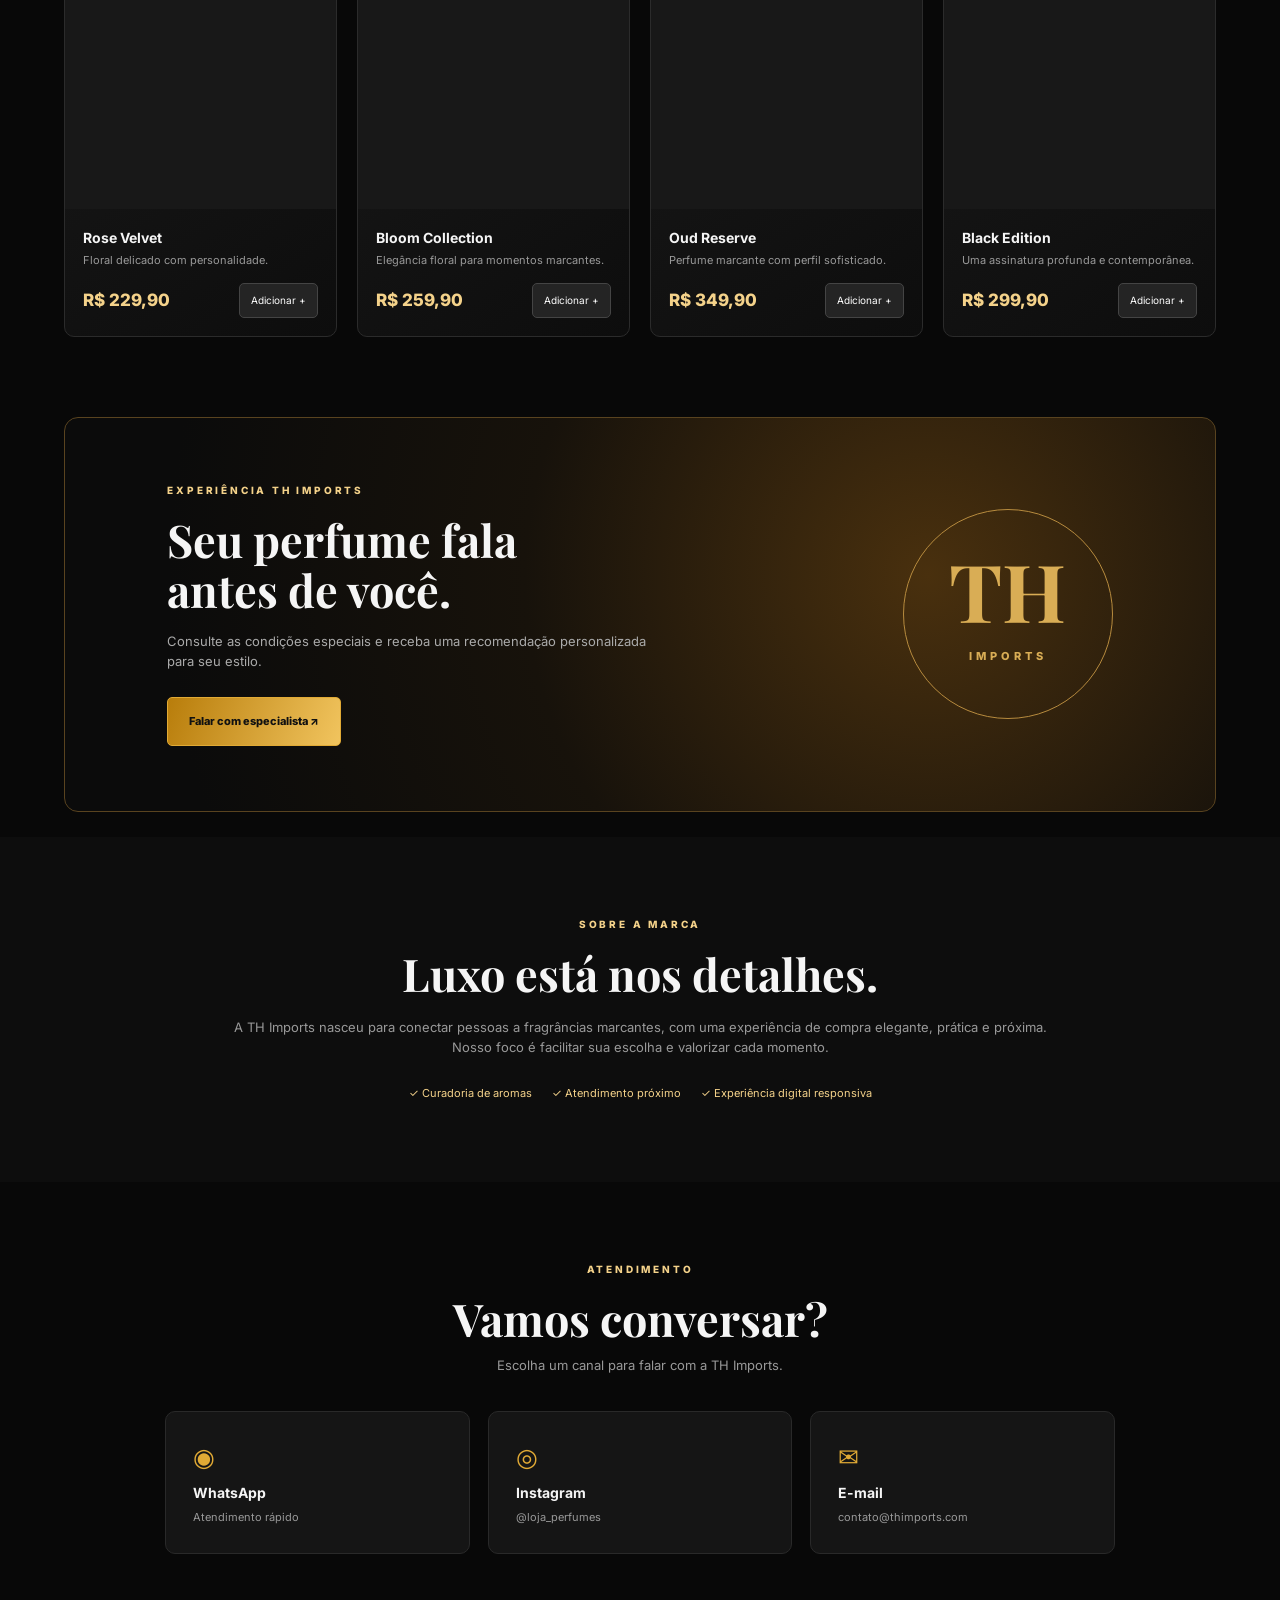
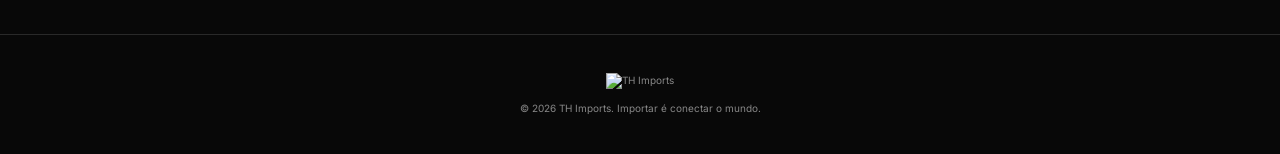
==== commit 287c9a80: "Fix logo source and href in index.html Updated logo image source and href in header." ====
--- a/index.html
+++ b/index.html
@@ -18,7 +18,7 @@
   </div>
 
   <header class="header">
-    <a class="logo" href="#home"><img src="assets/logo.png" alt="TH Imports"></a>
+    <a class="logo" href=><img src="logo.png" alt="TH Imports"></a>
     <button class="menu-btn" id="menuBtn">☰</button>
     <nav id="mainNav">
       <a href="#home">Início</a>
@@ -143,9 +143,9 @@
     <div class="modal-box small">
       <button class="close" data-close="loginModal">×</button>
       <h3>Acesso administrativo</h3>
-      <p class="muted">Entre com o e-mail e a senha cadastrados no Firebase Authentication.</p>
-      <input class="field" id="adminEmail" type="email" placeholder="E-mail do administrador" autocomplete="username">
-      <input class="field" id="adminPassword" type="password" placeholder="Senha" autocomplete="current-password">
+      <p class="muted">Acesso seguro pelo Firebase Authentication.</p>
+      <input class="field" id="adminEmail" type="email" placeholder="E-mail do administrador">
+      <input class="field" id="adminPassword" type="password" placeholder="Senha do Firebase">
       <button class="primary-btn full" id="loginBtn">Entrar no painel</button>
       <p class="error" id="loginError"></p>
     </div>
@@ -202,11 +202,11 @@
         <div class="form-actions">
           <button class="primary-btn" id="saveSettings">Salvar configurações</button>
           <button class="secondary-btn" id="connectFirebase">Conectar Firebase</button>
-          <button class="secondary-btn" id="uploadFirebase">Enviar para Firebase</button>
+          <button class="secondary-btn" id="uploadFirebase">Enviar produtos para Firebase</button>
           <button class="secondary-btn" id="downloadFirebase">Carregar do Firebase</button>
         </div>
         <p class="muted" id="firebaseStatus">Firebase ainda não conectado.</p>
-        <p class="muted">O login atual é demonstrativo/local. Para produção, use Firebase Authentication e regras seguras do Firestore.</p>
+        <p class="muted">Produtos salvos, editados ou excluídos pelo administrador serão sincronizados com o Firestore.</p>
       </div>
     </div>
   </div>
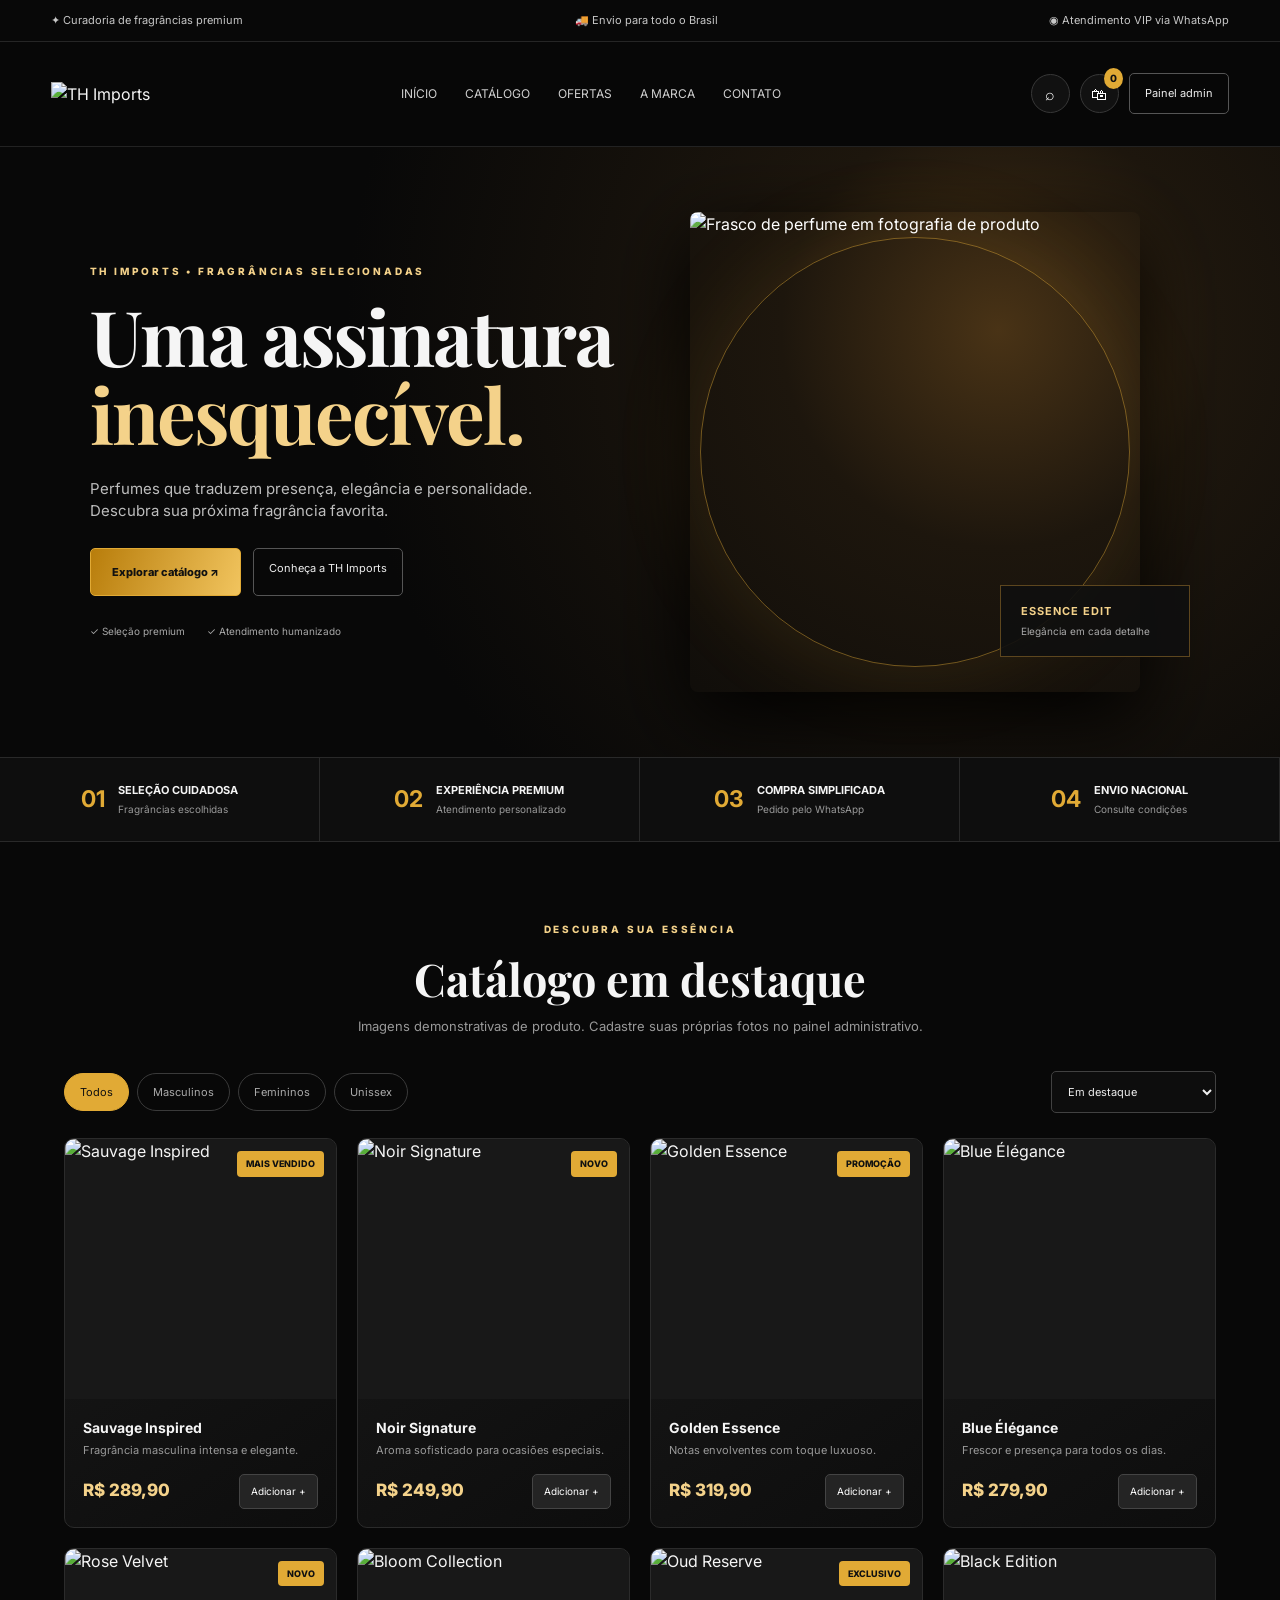
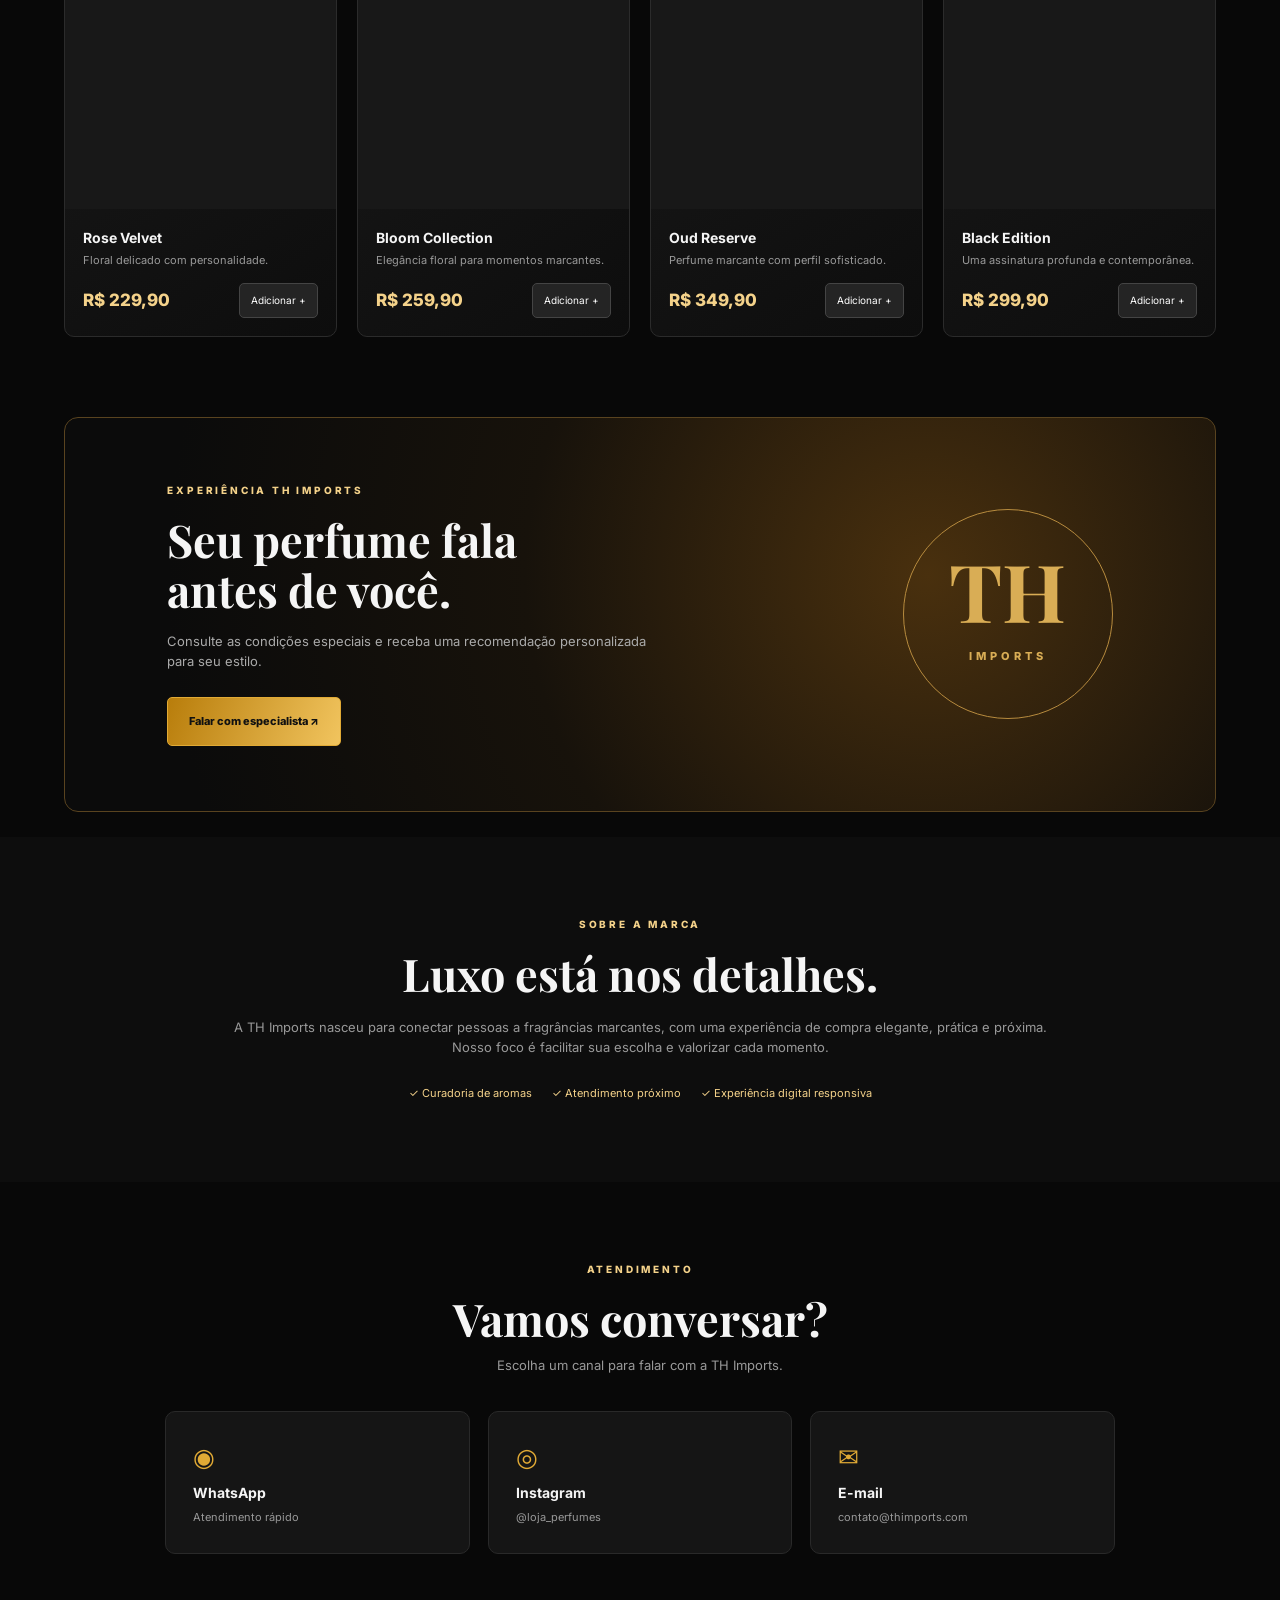
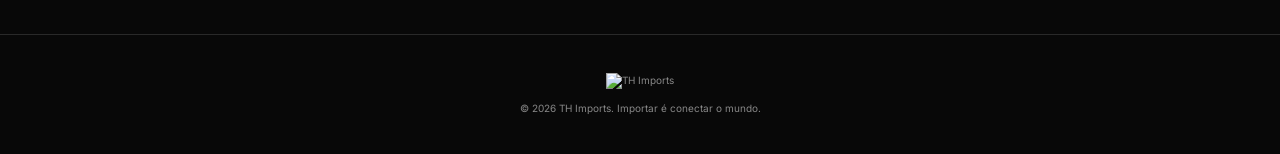
==== commit deb40cfe: "Add files via upload" ====
--- a/index.html
+++ b/index.html
@@ -3,6 +3,7 @@
 <head>
   <meta charset="UTF-8">
   <meta name="viewport" content="width=device-width, initial-scale=1.0">
+  <meta http-equiv="Cache-Control" content="no-cache, no-store, must-revalidate">
   <meta name="description" content="TH Imports — perfumes premium e atendimento personalizado.">
   <title>TH Imports | Perfumes Premium V2</title>
   <link rel="preconnect" href="https://fonts.googleapis.com">
@@ -18,7 +19,7 @@
   </div>
 
   <header class="header">
-    <a class="logo" href=><img src="logo.png" alt="TH Imports"></a>
+    <a class="logo" href="#home"><img src="assets/logo.png" alt="TH Imports"></a>
     <button class="menu-btn" id="menuBtn">☰</button>
     <nav id="mainNav">
       <a href="#home">Início</a>
@@ -206,7 +207,7 @@
           <button class="secondary-btn" id="downloadFirebase">Carregar do Firebase</button>
         </div>
         <p class="muted" id="firebaseStatus">Firebase ainda não conectado.</p>
-        <p class="muted">Produtos salvos, editados ou excluídos pelo administrador serão sincronizados com o Firestore.</p>
+        <p class="muted">Os produtos públicos são carregados diretamente do Firestore. Alterações de preço feitas pelo administrador aparecem automaticamente nos outros celulares.</p>
       </div>
     </div>
   </div>
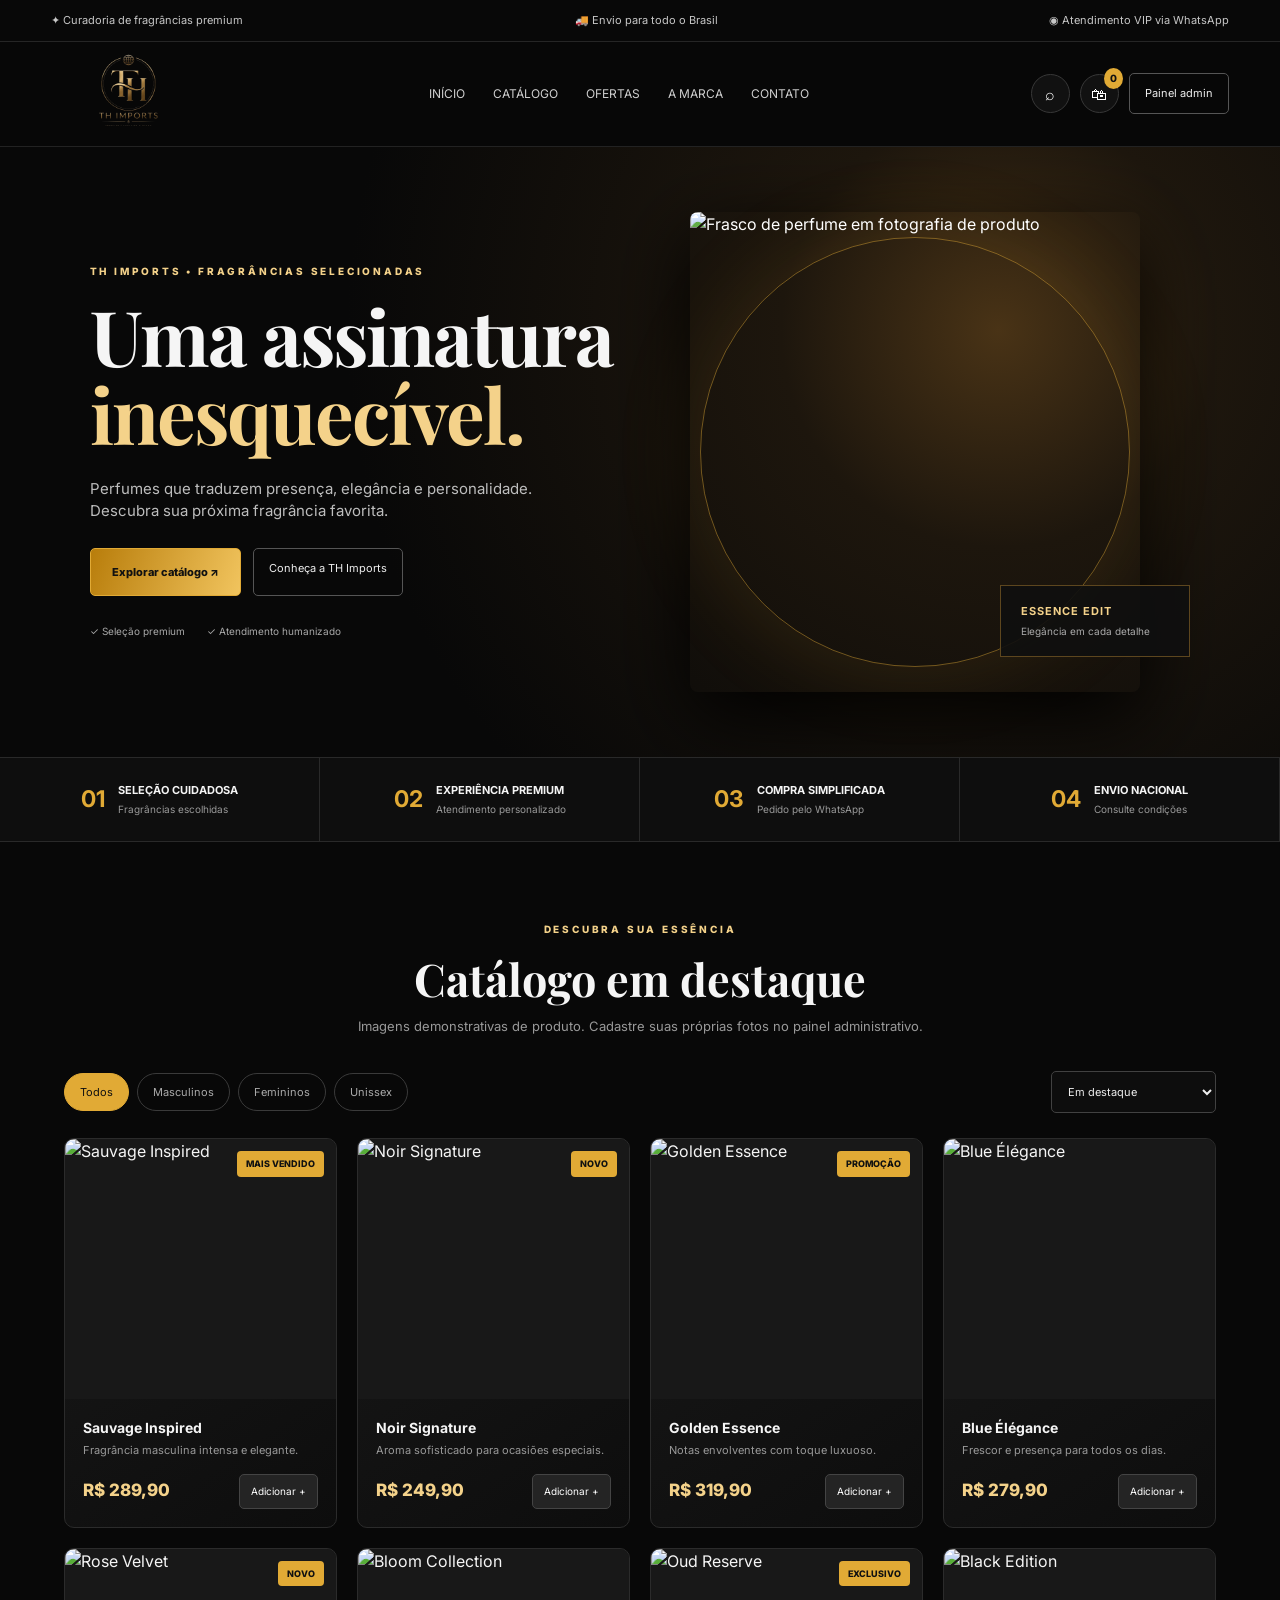
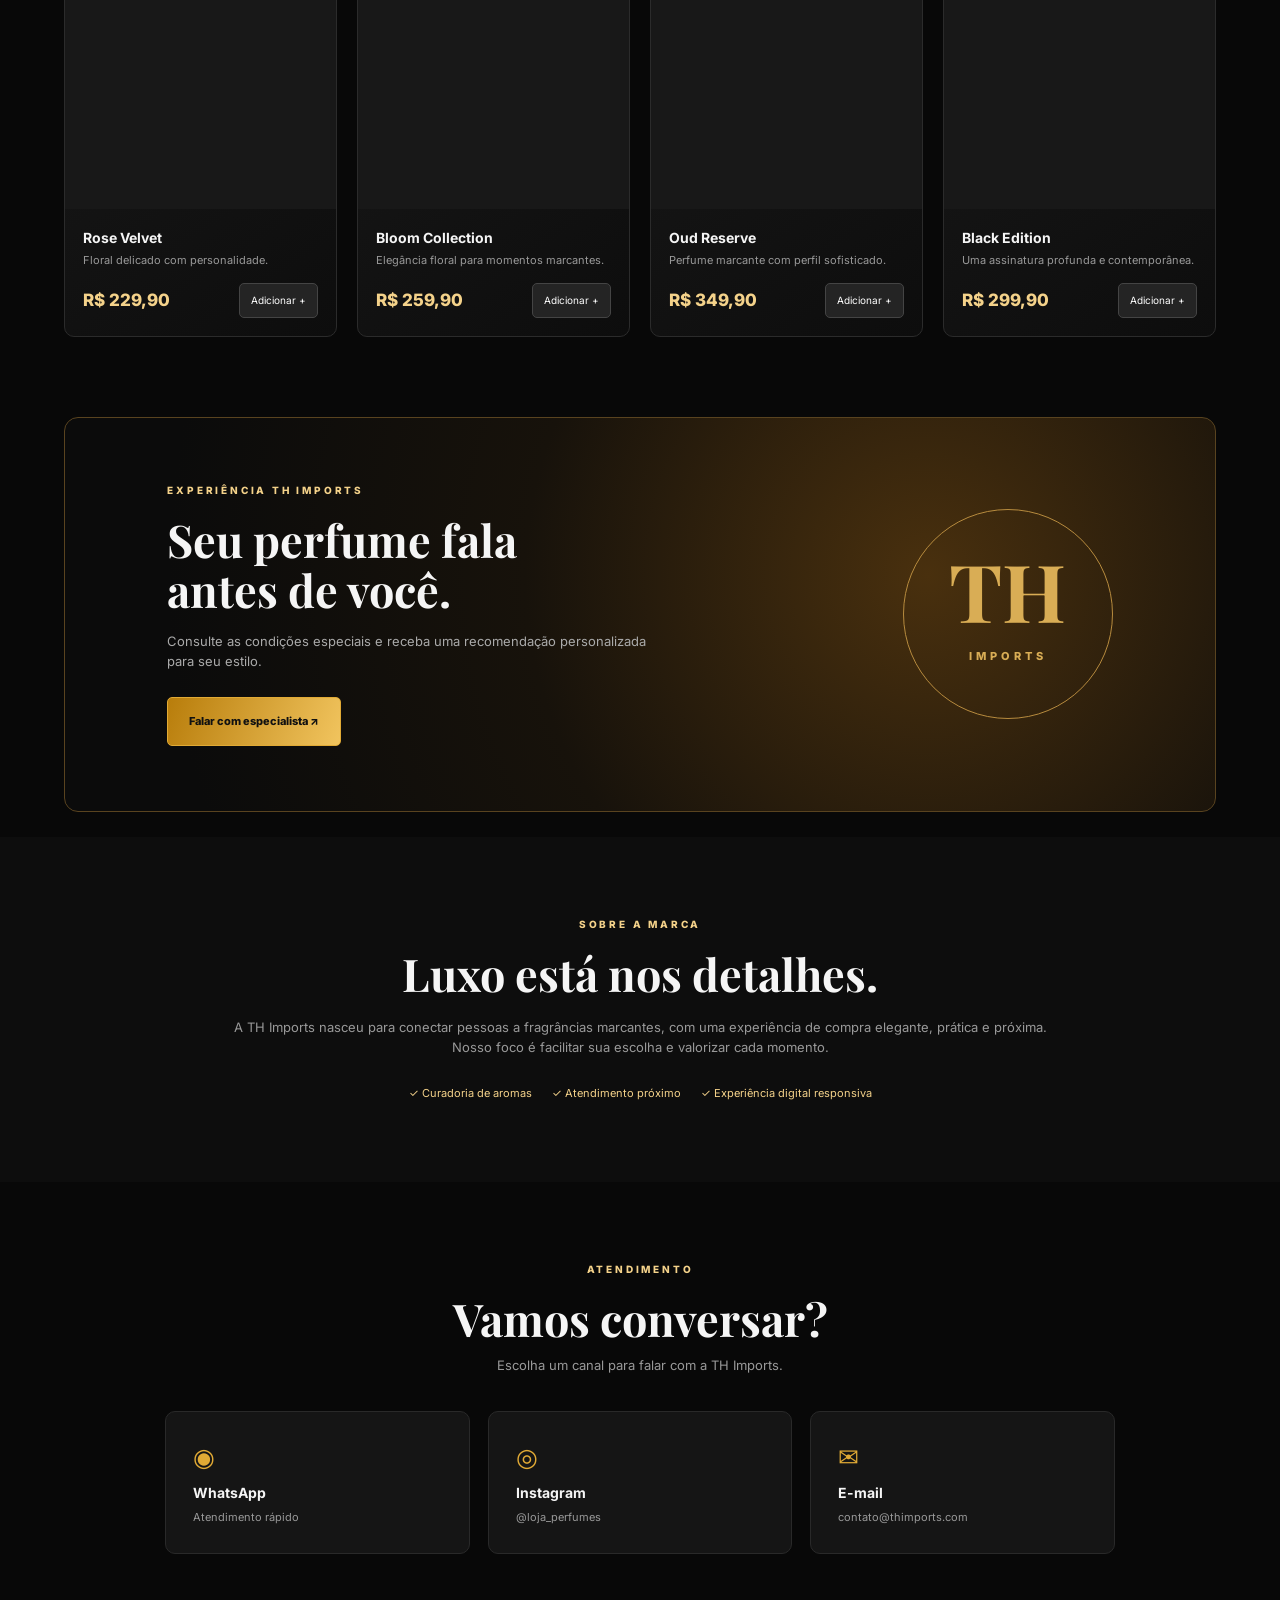
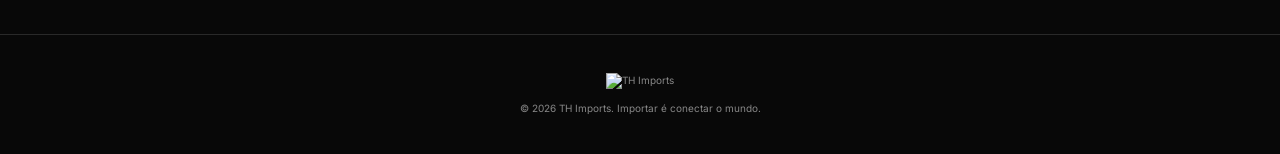
==== commit 90b4095b: "Update logo image source in index.html" ====
--- a/index.html
+++ b/index.html
@@ -19,7 +19,7 @@
   </div>
 
   <header class="header">
-    <a class="logo" href="#home"><img src="assets/logo.png" alt="TH Imports"></a>
+    <a class="logo" href=><img src="logo.png" alt="TH Imports"></a>
     <button class="menu-btn" id="menuBtn">☰</button>
     <nav id="mainNav">
       <a href="#home">Início</a>
